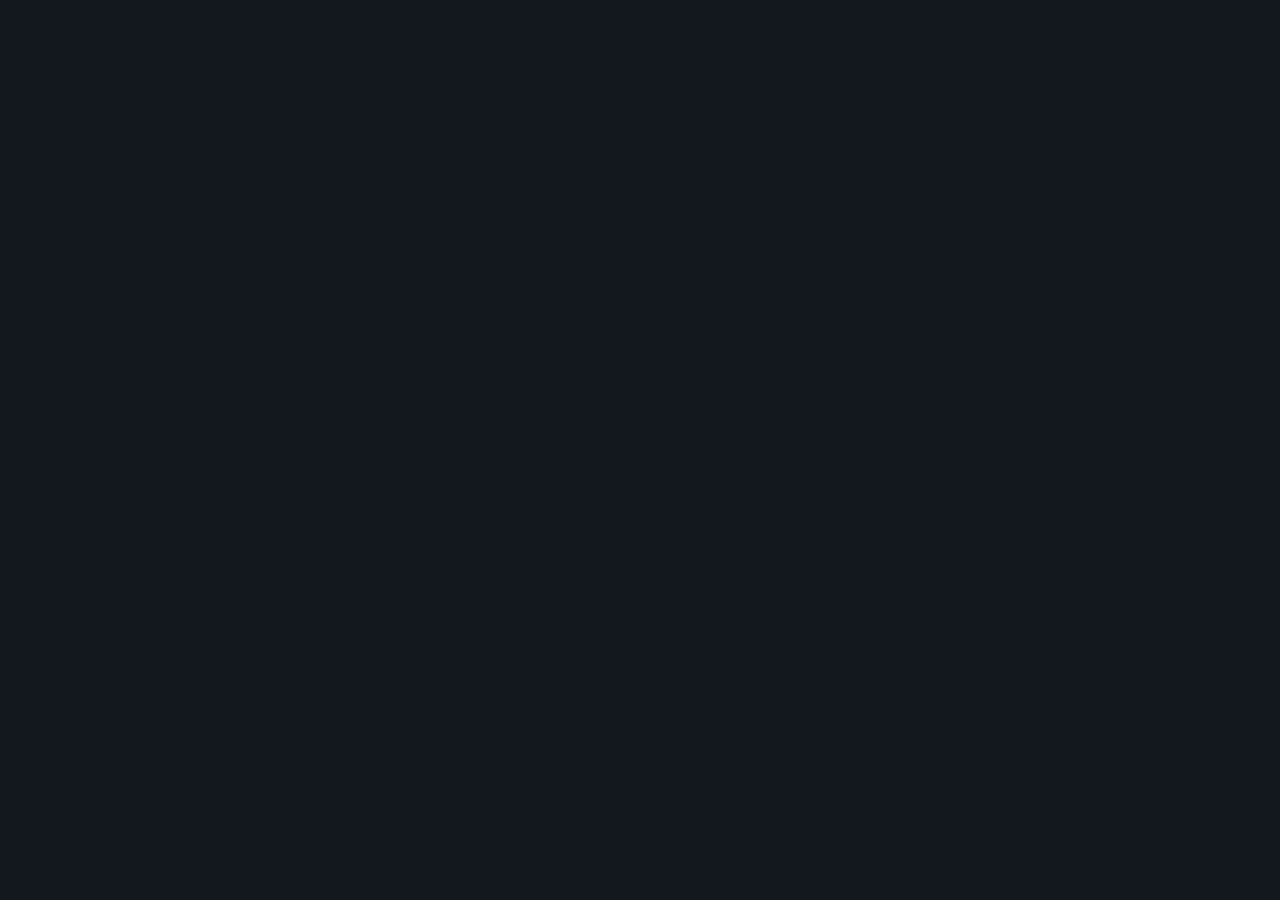
==== index.html @ cf3c860a "style(redesign): KPIs recoloreados, card heroe, tipografia y assets Fase C: variantes KPI (emerald/g" ====
<!DOCTYPE html>
<html lang="es" data-theme="dark">
<head>
  <meta charset="UTF-8" />
  <meta name="viewport" content="width=device-width, initial-scale=1, viewport-fit=cover" />
  <meta name="color-scheme" content="light dark" />
  <meta name="theme-color" content="#13171E" />
  <title>FinanceOS</title>
  <meta name="description" content="Sistema operativo financiero personal de Alejo." />

  <link rel="manifest" href="manifest.json" />
  <link rel="icon" type="image/svg+xml" href="assets/icon.svg" />
  <link rel="apple-touch-icon" href="assets/icon.svg" />

  <link rel="stylesheet" href="src/styles/tokens.css" />
  <link rel="stylesheet" href="src/styles/themes.css" />
  <link rel="stylesheet" href="src/styles/base.css" />
  <link rel="stylesheet" href="src/styles/layout.css" />
  <link rel="stylesheet" href="src/styles/components.css" />
</head>
<body>
  <noscript>FinanceOS requiere JavaScript habilitado.</noscript>

  <!-- El shell de la aplicación se monta aquí -->
  <div id="app" class="app-root" aria-busy="true"></div>

  <!-- Contenedor de toasts -->
  <div id="toast-region" class="toast-region" aria-live="polite" aria-atomic="false"></div>

  <script type="module" src="src/core/app.js"></script>
</body>
</html>
---- src/styles/tokens.css ----
/* ============================================================
   FinanceOS — Design Tokens (primitivos)
   Solo valores crudos. Los temas (themes.css) mapean estos
   primitivos a tokens semánticos. La UI usa SOLO semánticos.

   Paleta v2: Graphite · Slate · Periwinkle · Emerald · Champagne.
   Sin negro puro, sin azul saturado.
   ============================================================ */

:root {
  /* ---- Graphite (neutros oscuros, base de superficies) ---- */
  --graphite-950: #0E1116;
  --graphite-900: #13171E;
  --graphite-850: #161B23;
  --graphite-800: #1B212B;
  --graphite-750: #222A35;
  --graphite-700: #2C3543;
  --graphite-650: #36404F;

  /* ---- Slate (neutros de texto / tema claro) ---- */
  --slate-50:  #F7F8FB;
  --slate-100: #ECEFF4;
  --slate-200: #DCE1EA;
  --slate-300: #C2C9D6;
  --slate-400: #97A1B2;
  --slate-500: #6B7686;
  --slate-600: #5A6577;
  --slate-700: #353E4D;
  --slate-800: #232A36;
  --slate-900: #161B23;
  --slate-950: #0F1318;

  /* ---- Periwinkle (primario / marca) ---- */
  --periwinkle-300: #B7C5FF;
  --periwinkle-400: #A0B3FF;
  --periwinkle-500: #8AA4FF;
  --periwinkle-600: #6E8AF0;
  --periwinkle-700: #5066C9;

  /* ---- Emerald (crecimiento / inversiones / tendencia ↑) ---- */
  --emerald-300: #86E6BE;
  --emerald-400: #5BDAA3;
  --emerald-500: #3ECF8E;
  --emerald-600: #2BB077;
  --emerald-700: #1F9D6B;

  /* ---- Champagne Gold (metas / patrimonio aspiracional) ---- */
  --champagne-300: #E4D2AC;
  --champagne-400: #D6BE8C;
  --champagne-500: #C6A76A;
  --champagne-600: #AE9056;
  --champagne-700: #8A6D3B;

  /* ---- Amber (advertencia) ---- */
  --amber-300: #F1C97A;
  --amber-400: #E0A23A;
  --amber-500: #C98A1E;
  --amber-600: #B07A1E;

  /* ---- Red (tendencia ↓ / peligro, desaturado) ---- */
  --red-300: #F0A39C;
  --red-400: #E5736B;
  --red-500: #D85A50;
  --red-600: #C4493F;

  /* ---- Tipografía ---- */
  --font-sans: "Inter", system-ui, -apple-system, "Segoe UI", Roboto, Helvetica, Arial, sans-serif;
  --font-mono: "JetBrains Mono", ui-monospace, SFMono-Regular, Menlo, Consolas, monospace;

  /* Escala tipográfica (jerarquía ampliada) */
  --fs-display-xl: 3rem;    /* 48px — cifra héroe */
  --fs-display: 2.625rem;   /* 42px */
  --fs-h1: 2rem;            /* 32px */
  --fs-h2: 1.375rem;        /* 22px */
  --fs-h3: 1.125rem;        /* 18px */
  --fs-kpi: 1.75rem;        /* 28px — valor de KPI */
  --fs-body: 0.9375rem;     /* 15px */
  --fs-caption: 0.8125rem;  /* 13px */
  --fs-micro: 0.6875rem;    /* 11px */

  --lh-tight: 1.1;
  --lh-snug: 1.3;
  --lh-normal: 1.55;

  --fw-regular: 400;
  --fw-medium: 500;
  --fw-semibold: 600;
  --fw-bold: 700;

  --tracking-tighter: -0.03em;
  --tracking-tight: -0.02em;
  --tracking-normal: 0;
  --tracking-wide: 0.06em;

  /* ---- Espaciado (escala 4px) ---- */
  --space-0: 0;
  --space-1: 0.25rem;
  --space-2: 0.5rem;
  --space-3: 0.75rem;
  --space-4: 1rem;
  --space-5: 1.25rem;
  --space-6: 1.5rem;
  --space-8: 2rem;
  --space-10: 2.5rem;
  --space-12: 3rem;
  --space-16: 4rem;

  /* ---- Radios (amplios, premium) ---- */
  --radius-xs: 7px;
  --radius-sm: 11px;
  --radius-md: 15px;
  --radius-lg: 20px;
  --radius-xl: 26px;
  --radius-full: 999px;

  /* ---- Sombras (suaves) ---- */
  --shadow-xs: 0 1px 2px rgba(0,0,0,0.20);
  --shadow-sm: 0 2px 10px rgba(0,0,0,0.22);
  --shadow-md: 0 10px 30px rgba(0,0,0,0.30);
  --shadow-lg: 0 24px 60px rgba(0,0,0,0.44);

  /* ---- Z-index ---- */
  --z-base: 1;
  --z-sticky: 100;
  --z-drawer: 400;
  --z-modal: 600;
  --z-toast: 800;
  --z-command: 900;

  /* ---- Motion ---- */
  --ease-out: cubic-bezier(0.16, 1, 0.3, 1);
  --ease-in-out: cubic-bezier(0.65, 0, 0.35, 1);
  --dur-fast: 120ms;
  --dur-base: 200ms;
  --dur-slow: 320ms;

  /* ---- Layout ---- */
  --sidebar-w: 252px;
  --topbar-h: 64px;
  --content-max: 1200px;
}

@media (prefers-reduced-motion: reduce) {
  :root {
    --dur-fast: 0ms;
    --dur-base: 0ms;
    --dur-slow: 0ms;
  }
}
---- src/styles/themes.css ----
/* ============================================================
   FinanceOS — Temas (tokens semánticos) · Paleta v2
   La UI usa EXCLUSIVAMENTE estas variables semánticas.
   Cambiar de tema/paleta = cambiar el mapeo, no la UI.

   Roles de color:
   - Periwinkle  → primario / marca / Patrimonio Neto
   - Emerald     → inversiones + tendencia creciente (↑)
   - Champagne   → metas
   - Red         → tendencia decreciente (↓)
   - Slate       → neutro (gastos y KPIs sin categoría)
   ============================================================ */

/* ---------- Dark (por defecto) ---------- */
:root,
[data-theme="dark"] {
  color-scheme: dark;

  /* Superficies (4 niveles, sin negro puro) */
  --bg-app: var(--graphite-900);
  --bg-sidebar: var(--graphite-850);
  --bg-surface: var(--graphite-800);
  --bg-surface-2: #1E2530;
  --bg-elevated: var(--graphite-750);
  --bg-hover: rgba(255,255,255,0.04);
  --bg-active: rgba(255,255,255,0.07);
  --bg-input: var(--graphite-850);

  /* Bordes */
  --border-subtle: rgba(255,255,255,0.05);
  --border: rgba(255,255,255,0.09);
  --border-strong: rgba(255,255,255,0.14);

  /* Texto */
  --text-primary: var(--slate-100);
  --text-secondary: var(--slate-400);
  --text-tertiary: var(--slate-500);
  --text-inverse: var(--graphite-900);

  /* Primario (periwinkle) */
  --accent: var(--periwinkle-500);
  --accent-hover: var(--periwinkle-400);
  --accent-contrast: #0E1322;
  --accent-bg: rgba(138,164,255,0.14);

  /* Emerald — inversiones + tendencia ↑ */
  --positive: var(--emerald-400);
  --positive-bg: rgba(62,207,142,0.14);

  /* Champagne — metas */
  --gold: var(--champagne-400);
  --gold-bg: rgba(198,167,106,0.14);

  /* Red — tendencia ↓ */
  --negative: var(--red-400);
  --negative-bg: rgba(229,115,107,0.14);

  /* Funcionales */
  --warning: var(--amber-400);
  --warning-bg: rgba(224,162,58,0.14);
  --info: var(--periwinkle-500);
  --info-bg: rgba(138,164,255,0.14);
  --neutral: var(--slate-400);
  --neutral-bg: rgba(151,161,178,0.12);

  --focus-ring: rgba(138,164,255,0.55);
  --skeleton: rgba(255,255,255,0.06);
  --skeleton-shine: rgba(255,255,255,0.10);
  --overlay: rgba(8,10,14,0.62);
}

/* ---------- Light ---------- */
[data-theme="light"] {
  color-scheme: light;

  --bg-app: #F1F3F7;
  --bg-sidebar: #FFFFFF;
  --bg-surface: #FFFFFF;
  --bg-surface-2: #F5F7FA;
  --bg-elevated: #FFFFFF;
  --bg-hover: rgba(20,24,31,0.04);
  --bg-active: rgba(20,24,31,0.07);
  --bg-input: #FFFFFF;

  --border-subtle: rgba(20,24,31,0.06);
  --border: rgba(20,24,31,0.10);
  --border-strong: rgba(20,24,31,0.16);

  --text-primary: #1A2130;
  --text-secondary: #5A6577;
  --text-tertiary: #8A93A3;
  --text-inverse: var(--slate-50);

  /* En claro usamos tonos profundos (contraste AA en texto/relleno) */
  --accent: var(--periwinkle-700);
  --accent-hover: var(--periwinkle-600);
  --accent-contrast: #FFFFFF;
  --accent-bg: rgba(80,102,201,0.12);

  --positive: var(--emerald-700);
  --positive-bg: rgba(31,157,107,0.12);

  --gold: var(--champagne-700);
  --gold-bg: rgba(138,109,59,0.12);

  --negative: var(--red-600);
  --negative-bg: rgba(196,73,63,0.10);

  --warning: var(--amber-600);
  --warning-bg: rgba(176,122,30,0.12);
  --info: var(--periwinkle-700);
  --info-bg: rgba(80,102,201,0.12);
  --neutral: var(--slate-600);
  --neutral-bg: rgba(90,101,119,0.12);

  --focus-ring: rgba(80,102,201,0.45);
  --skeleton: rgba(20,24,31,0.06);
  --skeleton-shine: rgba(20,24,31,0.03);
  --overlay: rgba(20,24,31,0.35);

  --shadow-xs: 0 1px 2px rgba(20,24,31,0.06);
  --shadow-sm: 0 2px 10px rgba(20,24,31,0.08);
  --shadow-md: 0 10px 30px rgba(20,24,31,0.10);
  --shadow-lg: 0 24px 60px rgba(20,24,31,0.16);
}
---- src/styles/base.css ----
/* ============================================================
   FinanceOS — Reset + base tipográfica
   ============================================================ */

*, *::before, *::after { box-sizing: border-box; }

* { margin: 0; }

html, body { height: 100%; }

body {
  font-family: var(--font-sans);
  font-size: var(--fs-body);
  line-height: var(--lh-normal);
  font-weight: var(--fw-regular);
  color: var(--text-primary);
  background-color: var(--bg-app);
  -webkit-font-smoothing: antialiased;
  text-rendering: optimizeLegibility;
  transition: background-color var(--dur-base) var(--ease-out),
              color var(--dur-base) var(--ease-out);
}

img, svg, video, canvas { display: block; max-width: 100%; }

button, input, select, textarea {
  font: inherit;
  color: inherit;
}

button { cursor: pointer; background: none; border: none; }

a { color: inherit; text-decoration: none; }

ul, ol { list-style: none; padding: 0; }

:focus-visible {
  outline: 2px solid var(--focus-ring);
  outline-offset: 2px;
  border-radius: var(--radius-xs);
}

::selection {
  background: var(--accent);
  color: var(--accent-contrast);
}

/* Scrollbars discretos */
* { scrollbar-width: thin; scrollbar-color: var(--border-strong) transparent; }
*::-webkit-scrollbar { width: 10px; height: 10px; }
*::-webkit-scrollbar-thumb {
  background: var(--border-strong);
  border-radius: var(--radius-full);
  border: 3px solid transparent;
  background-clip: padding-box;
}
*::-webkit-scrollbar-track { background: transparent; }

/* ---- Jerarquías tipográficas (utilidades) ---- */
.t-display-xl { font-size: var(--fs-display-xl); font-weight: var(--fw-bold); line-height: var(--lh-tight); letter-spacing: var(--tracking-tighter); }
.t-display { font-size: var(--fs-display); font-weight: var(--fw-bold); line-height: var(--lh-tight); letter-spacing: var(--tracking-tight); }
.t-h1 { font-size: var(--fs-h1); font-weight: var(--fw-bold); line-height: var(--lh-tight); letter-spacing: var(--tracking-tight); }
.t-h2 { font-size: var(--fs-h2); font-weight: var(--fw-semibold); line-height: var(--lh-snug); letter-spacing: var(--tracking-tight); }
.t-h3 { font-size: var(--fs-h3); font-weight: var(--fw-semibold); line-height: var(--lh-snug); }
.t-body { font-size: var(--fs-body); font-weight: var(--fw-regular); line-height: var(--lh-normal); }
.t-caption { font-size: var(--fs-caption); color: var(--text-secondary); }
.t-micro { font-size: var(--fs-micro); letter-spacing: var(--tracking-wide); text-transform: uppercase; color: var(--text-tertiary); font-weight: var(--fw-semibold); }
.t-mono { font-family: var(--font-mono); font-variant-numeric: tabular-nums; }

.text-secondary { color: var(--text-secondary); }
.text-positive { color: var(--positive); }
.text-negative { color: var(--negative); }
.tabular { font-variant-numeric: tabular-nums; }

/* Accesibilidad */
.sr-only {
  position: absolute; width: 1px; height: 1px;
  padding: 0; margin: -1px; overflow: hidden;
  clip: rect(0,0,0,0); white-space: nowrap; border: 0;
}
---- src/styles/layout.css ----
/* ============================================================
   FinanceOS — Shell de aplicación / layout
   ============================================================ */

.app-root { min-height: 100%; }

.app-shell {
  display: grid;
  grid-template-columns: var(--sidebar-w) 1fr;
  min-height: 100vh;
  min-height: 100dvh;
}

/* ---------- Sidebar ---------- */
.sidebar {
  position: sticky;
  top: 0;
  height: 100vh;
  height: 100dvh;
  display: flex;
  flex-direction: column;
  gap: var(--space-2);
  padding: var(--space-5) var(--space-3);
  background: var(--bg-sidebar);
  border-right: 1px solid var(--border-subtle);
  z-index: var(--z-sticky);
}

.brand {
  display: flex;
  align-items: center;
  gap: var(--space-3);
  padding: var(--space-2) var(--space-3) var(--space-4);
}
.brand__mark {
  width: 34px; height: 34px; border-radius: var(--radius-sm);
  flex: 0 0 auto;
}
.brand__name { font-size: var(--fs-h3); font-weight: var(--fw-bold); letter-spacing: var(--tracking-tight); }
.brand__name b { color: var(--accent); font-weight: var(--fw-bold); }

.nav { display: flex; flex-direction: column; gap: 2px; overflow-y: auto; flex: 1; }
.nav__section { margin-top: var(--space-4); padding: 0 var(--space-3) var(--space-2); }

.nav__item {
  display: flex; align-items: center; gap: var(--space-3);
  padding: var(--space-2) var(--space-3);
  border-radius: var(--radius-sm);
  color: var(--text-secondary);
  font-weight: var(--fw-medium);
  font-size: var(--fs-body);
  transition: background var(--dur-fast) var(--ease-out), color var(--dur-fast) var(--ease-out);
  position: relative;
}
.nav__item:hover { background: var(--bg-hover); color: var(--text-primary); }
.nav__item[aria-current="page"] {
  background: var(--bg-active);
  color: var(--text-primary);
}
.nav__item[aria-current="page"]::before {
  content: ""; position: absolute; left: -3px; top: 20%; bottom: 20%;
  width: 3px; border-radius: var(--radius-full); background: var(--accent);
}
.nav__icon { width: 20px; height: 20px; flex: 0 0 auto; opacity: 0.9; }
.nav__label { flex: 1; }

.sidebar__footer { padding-top: var(--space-3); border-top: 1px solid var(--border-subtle); }

/* ---------- Main ---------- */
.main { display: flex; flex-direction: column; min-width: 0; }

.topbar {
  position: sticky; top: 0;
  height: var(--topbar-h);
  display: flex; align-items: center; gap: var(--space-4);
  padding: 0 var(--space-6);
  background: color-mix(in srgb, var(--bg-app) 80%, transparent);
  backdrop-filter: saturate(140%) blur(12px);
  border-bottom: 1px solid var(--border-subtle);
  z-index: var(--z-sticky);
}
.topbar__title { font-size: var(--fs-h2); font-weight: var(--fw-semibold); letter-spacing: var(--tracking-tight); }
.topbar__spacer { flex: 1; }
.topbar__actions { display: flex; align-items: center; gap: var(--space-2); }

.menu-btn { display: none; }

.content {
  flex: 1;
  width: 100%;
  max-width: var(--content-max);
  margin: 0 auto;
  padding: var(--space-8) var(--space-6) var(--space-16);
}

.page-header { margin-bottom: var(--space-6); }
.page-header__sub { color: var(--text-secondary); margin-top: var(--space-1); }

/* Grillas reutilizables */
.grid { display: grid; gap: var(--space-4); }
.grid--kpi { grid-template-columns: repeat(auto-fill, minmax(220px, 1fr)); }
.grid--2 { grid-template-columns: repeat(2, minmax(0,1fr)); }
.section { margin-top: var(--space-8); }
.section__head { display:flex; align-items:center; justify-content: space-between; margin-bottom: var(--space-4); }

/* ---------- Mobile bottom nav ---------- */
.bottom-nav { display: none; }

/* ---------- Responsive ---------- */
@media (max-width: 920px) {
  .app-shell { grid-template-columns: 1fr; }
  .sidebar {
    position: fixed; left: 0; top: 0; bottom: 0;
    width: min(82vw, var(--sidebar-w));
    transform: translateX(-100%);
    transition: transform var(--dur-base) var(--ease-out);
    box-shadow: var(--shadow-lg);
  }
  .app-shell.is-nav-open .sidebar { transform: translateX(0); }
  .scrim {
    position: fixed; inset: 0; background: var(--overlay);
    opacity: 0; pointer-events: none; transition: opacity var(--dur-base) var(--ease-out);
    z-index: calc(var(--z-sticky) - 1);
  }
  .app-shell.is-nav-open .scrim { opacity: 1; pointer-events: auto; }
  .menu-btn { display: inline-flex; }
  .content { padding: var(--space-6) var(--space-4) calc(var(--space-16) + 56px); }
  .topbar { padding: 0 var(--space-4); }

  .bottom-nav {
    display: flex; position: fixed; left: 0; right: 0; bottom: 0;
    height: 60px; padding: 0 var(--space-2);
    background: color-mix(in srgb, var(--bg-surface) 92%, transparent);
    backdrop-filter: blur(12px);
    border-top: 1px solid var(--border-subtle);
    z-index: var(--z-sticky);
    padding-bottom: env(safe-area-inset-bottom, 0);
  }
  .bottom-nav__item {
    flex: 1; display: flex; flex-direction: column; align-items: center; justify-content: center;
    gap: 3px; color: var(--text-tertiary); font-size: var(--fs-micro); font-weight: var(--fw-semibold);
  }
  .bottom-nav__item[aria-current="page"] { color: var(--accent); }
  .bottom-nav__item svg { width: 22px; height: 22px; }
}

@media (max-width: 520px) {
  .grid--2 { grid-template-columns: 1fr; }
  .content { padding-left: var(--space-3); padding-right: var(--space-3); }
}
---- src/styles/components.css ----
/* ============================================================
   FinanceOS — Componentes base (design system)
   ============================================================ */

/* ---------- Card ---------- */
.card {
  background: var(--bg-surface);
  border: 1px solid var(--border-subtle);
  border-radius: var(--radius-xl);
  padding: var(--space-6);
}
.card--pad-sm { padding: var(--space-4); }
.card__head { display: flex; align-items: center; justify-content: space-between; margin-bottom: var(--space-4); }
.card__title { font-size: var(--fs-h3); font-weight: var(--fw-semibold); }

/* ---------- KPI Card ---------- */
.kpi {
  background: var(--bg-surface);
  border: 1px solid var(--border-subtle);
  border-radius: var(--radius-xl);
  padding: var(--space-6);
  display: flex; flex-direction: column; gap: var(--space-3);
  transition: border-color var(--dur-fast) var(--ease-out), transform var(--dur-fast) var(--ease-out);
}
.kpi:hover { border-color: var(--border); }
.kpi__top { display: flex; align-items: center; justify-content: space-between; }
.kpi__label { font-size: var(--fs-caption); color: var(--text-secondary); font-weight: var(--fw-medium); }
.kpi__icon {
  width: 34px; height: 34px; border-radius: var(--radius-sm);
  display: grid; place-items: center; flex: 0 0 auto;
  background: var(--accent-bg); color: var(--accent);
}
.kpi__icon svg { width: 18px; height: 18px; }
.kpi__value { font-size: var(--fs-kpi); font-weight: var(--fw-bold); letter-spacing: var(--tracking-tight); font-variant-numeric: tabular-nums; }
.kpi__value--md { font-size: var(--fs-h2); }
.kpi__foot { display: flex; align-items: center; gap: var(--space-2); font-size: var(--fs-caption); }

/* Variantes de color de KPI icon */
.kpi--accent  .kpi__icon { background: var(--accent-bg);   color: var(--accent); }
.kpi--emerald .kpi__icon { background: var(--positive-bg); color: var(--positive); }
.kpi--positive .kpi__icon { background: var(--positive-bg); color: var(--positive); }
.kpi--gold    .kpi__icon { background: var(--gold-bg);     color: var(--gold); }
.kpi--info    .kpi__icon { background: var(--info-bg);     color: var(--info); }
.kpi--warning .kpi__icon { background: var(--warning-bg);  color: var(--warning); }
.kpi--negative .kpi__icon { background: var(--negative-bg); color: var(--negative); }
.kpi--neutral .kpi__icon { background: var(--neutral-bg);  color: var(--neutral); }

/* KPI héroe — Patrimonio Neto destacado */
.kpi--hero {
  grid-column: span 2;
  background:
    radial-gradient(120% 140% at 100% 0%, var(--accent-bg), transparent 60%),
    var(--bg-surface);
  border-color: var(--border);
}
.kpi__value--hero { font-size: var(--fs-display-xl); letter-spacing: var(--tracking-tighter); }
@media (max-width: 720px) { .kpi--hero { grid-column: span 1; } }

/* ---------- Badge ---------- */
.badge {
  display: inline-flex; align-items: center; gap: var(--space-1);
  padding: 2px var(--space-2); border-radius: var(--radius-full);
  font-size: var(--fs-micro); font-weight: var(--fw-semibold);
  background: var(--neutral-bg); color: var(--neutral);
  letter-spacing: var(--tracking-wide); text-transform: uppercase;
}
.badge--positive { background: var(--positive-bg); color: var(--positive); }
.badge--negative { background: var(--negative-bg); color: var(--negative); }
.badge--warning { background: var(--warning-bg); color: var(--warning); }
.badge--info { background: var(--info-bg); color: var(--info); }
.badge--gold { background: var(--gold-bg); color: var(--gold); }

/* trend (delta) */
.trend { display: inline-flex; align-items: center; gap: 3px; font-weight: var(--fw-semibold); font-variant-numeric: tabular-nums; }
.trend--up { color: var(--positive); }
.trend--down { color: var(--negative); }
.trend svg { width: 14px; height: 14px; }

/* ---------- Button ---------- */
.btn {
  display: inline-flex; align-items: center; justify-content: center; gap: var(--space-2);
  height: 38px; padding: 0 var(--space-4);
  border-radius: var(--radius-sm);
  font-weight: var(--fw-semibold); font-size: var(--fs-body);
  border: 1px solid transparent;
  transition: background var(--dur-fast) var(--ease-out), border-color var(--dur-fast) var(--ease-out), transform var(--dur-fast) var(--ease-out);
  white-space: nowrap;
}
.btn:active { transform: translateY(1px); }
.btn--primary { background: var(--accent); color: var(--accent-contrast); }
.btn--primary:hover { background: var(--accent-hover); }
.btn--ghost { background: transparent; color: var(--text-secondary); border-color: var(--border); }
.btn--ghost:hover { background: var(--bg-hover); color: var(--text-primary); }
.btn--icon { width: 38px; height: 38px; padding: 0; }
.btn svg { width: 18px; height: 18px; }

/* ---------- Data table ---------- */
.table { width: 100%; border-collapse: collapse; font-size: var(--fs-body); }
.table th {
  text-align: left; font-size: var(--fs-micro); letter-spacing: var(--tracking-wide);
  text-transform: uppercase; color: var(--text-tertiary); font-weight: var(--fw-semibold);
  padding: var(--space-2) var(--space-3); border-bottom: 1px solid var(--border-subtle);
}
.table td { padding: var(--space-3); border-bottom: 1px solid var(--border-subtle); }
.table tr:last-child td { border-bottom: none; }
.table tbody tr { transition: background var(--dur-fast) var(--ease-out); }
.table tbody tr:hover { background: var(--bg-hover); }
.table .num { text-align: right; font-variant-numeric: tabular-nums; }

/* lista de filas (movimientos) */
.row-list { display: flex; flex-direction: column; }
.row {
  display: flex; align-items: center; gap: var(--space-3);
  padding: var(--space-3) var(--space-2);
  border-bottom: 1px solid var(--border-subtle);
}
.row:last-child { border-bottom: none; }
.row__avatar {
  width: 38px; height: 38px; border-radius: var(--radius-sm); flex: 0 0 auto;
  display: grid; place-items: center; background: var(--bg-surface-2); color: var(--text-secondary);
}
.row__avatar svg { width: 18px; height: 18px; }
.row__main { flex: 1; min-width: 0; }
.row__title { font-weight: var(--fw-medium); white-space: nowrap; overflow: hidden; text-overflow: ellipsis; }
.row__sub { font-size: var(--fs-caption); color: var(--text-secondary); }
.row__amount { font-variant-numeric: tabular-nums; font-weight: var(--fw-semibold); white-space: nowrap; }

/* ---------- Progress ---------- */
.progress { height: 8px; border-radius: var(--radius-full); background: var(--bg-surface-2); overflow: hidden; }
.progress__bar { height: 100%; border-radius: var(--radius-full); background: var(--accent); transition: width var(--dur-slow) var(--ease-out); }
.progress__bar--warning { background: var(--warning); }
.progress__bar--negative { background: var(--negative); }
.progress__bar--gold { background: var(--gold); }

/* meta item */
.goal { display: flex; flex-direction: column; gap: var(--space-2); padding: var(--space-3) 0; border-bottom: 1px solid var(--border-subtle); }
.goal:last-child { border-bottom: none; }
.goal__top { display: flex; align-items: baseline; justify-content: space-between; gap: var(--space-3); }
.goal__name { font-weight: var(--fw-medium); }
.goal__meta { font-size: var(--fs-caption); color: var(--text-secondary); font-variant-numeric: tabular-nums; }

/* ---------- Empty state ---------- */
.empty {
  display: flex; flex-direction: column; align-items: center; justify-content: center;
  text-align: center; gap: var(--space-3); padding: var(--space-12) var(--space-6);
  color: var(--text-secondary);
}
.empty__icon {
  width: 56px; height: 56px; border-radius: var(--radius-lg);
  display: grid; place-items: center; background: var(--bg-surface-2); color: var(--text-tertiary);
}
.empty__icon svg { width: 26px; height: 26px; }
.empty__title { font-size: var(--fs-h3); font-weight: var(--fw-semibold); color: var(--text-primary); }

/* ---------- Skeleton ---------- */
.skeleton {
  position: relative; overflow: hidden;
  background: var(--skeleton); border-radius: var(--radius-sm);
}
.skeleton::after {
  content: ""; position: absolute; inset: 0;
  background: linear-gradient(90deg, transparent, var(--skeleton-shine), transparent);
  transform: translateX(-100%);
  animation: shimmer 1.4s infinite;
}
@keyframes shimmer { 100% { transform: translateX(100%); } }
.skeleton--line { height: 12px; margin: var(--space-2) 0; }
.skeleton--kpi { height: 116px; border-radius: var(--radius-lg); }

/* ---------- Toast ---------- */
.toast-region {
  position: fixed; right: var(--space-5); bottom: var(--space-5);
  display: flex; flex-direction: column; gap: var(--space-2);
  z-index: var(--z-toast); pointer-events: none;
}
.toast {
  pointer-events: auto;
  display: flex; align-items: center; gap: var(--space-3);
  min-width: 240px; max-width: 360px;
  padding: var(--space-3) var(--space-4);
  background: var(--bg-elevated); border: 1px solid var(--border);
  border-radius: var(--radius-md); box-shadow: var(--shadow-md);
  animation: toast-in var(--dur-base) var(--ease-out);
}
.toast__dot { width: 8px; height: 8px; border-radius: var(--radius-full); background: var(--accent); flex: 0 0 auto; }
.toast--info .toast__dot { background: var(--info); }
.toast--warning .toast__dot { background: var(--warning); }
.toast--negative .toast__dot { background: var(--negative); }
@keyframes toast-in { from { opacity: 0; transform: translateY(8px); } to { opacity: 1; transform: none; } }

/* ---------- Theme toggle ---------- */
.theme-toggle svg { transition: transform var(--dur-base) var(--ease-out); }

/* ---------- Mini bar chart (analítica ligera, sin libs) ---------- */
.bars { display: flex; align-items: flex-end; gap: var(--space-2); height: 140px; padding-top: var(--space-2); }
.bars__col { flex: 1; display: flex; flex-direction: column; align-items: center; gap: var(--space-2); height: 100%; justify-content: flex-end; }
.bars__bar { width: 70%; max-width: 28px; border-radius: var(--radius-xs); background: var(--accent); opacity: 0.85; transition: height var(--dur-slow) var(--ease-out); }
.bars__bar--muted { background: var(--neutral); opacity: 0.45; }
.bars__label { font-size: var(--fs-micro); color: var(--text-tertiary); }

/* utilidades flex */
.stack { display: flex; flex-direction: column; gap: var(--space-3); }
.row-flex { display: flex; align-items: center; gap: var(--space-3); }
.between { justify-content: space-between; }
.mt-2 { margin-top: var(--space-2); }
.mt-4 { margin-top: var(--space-4); }
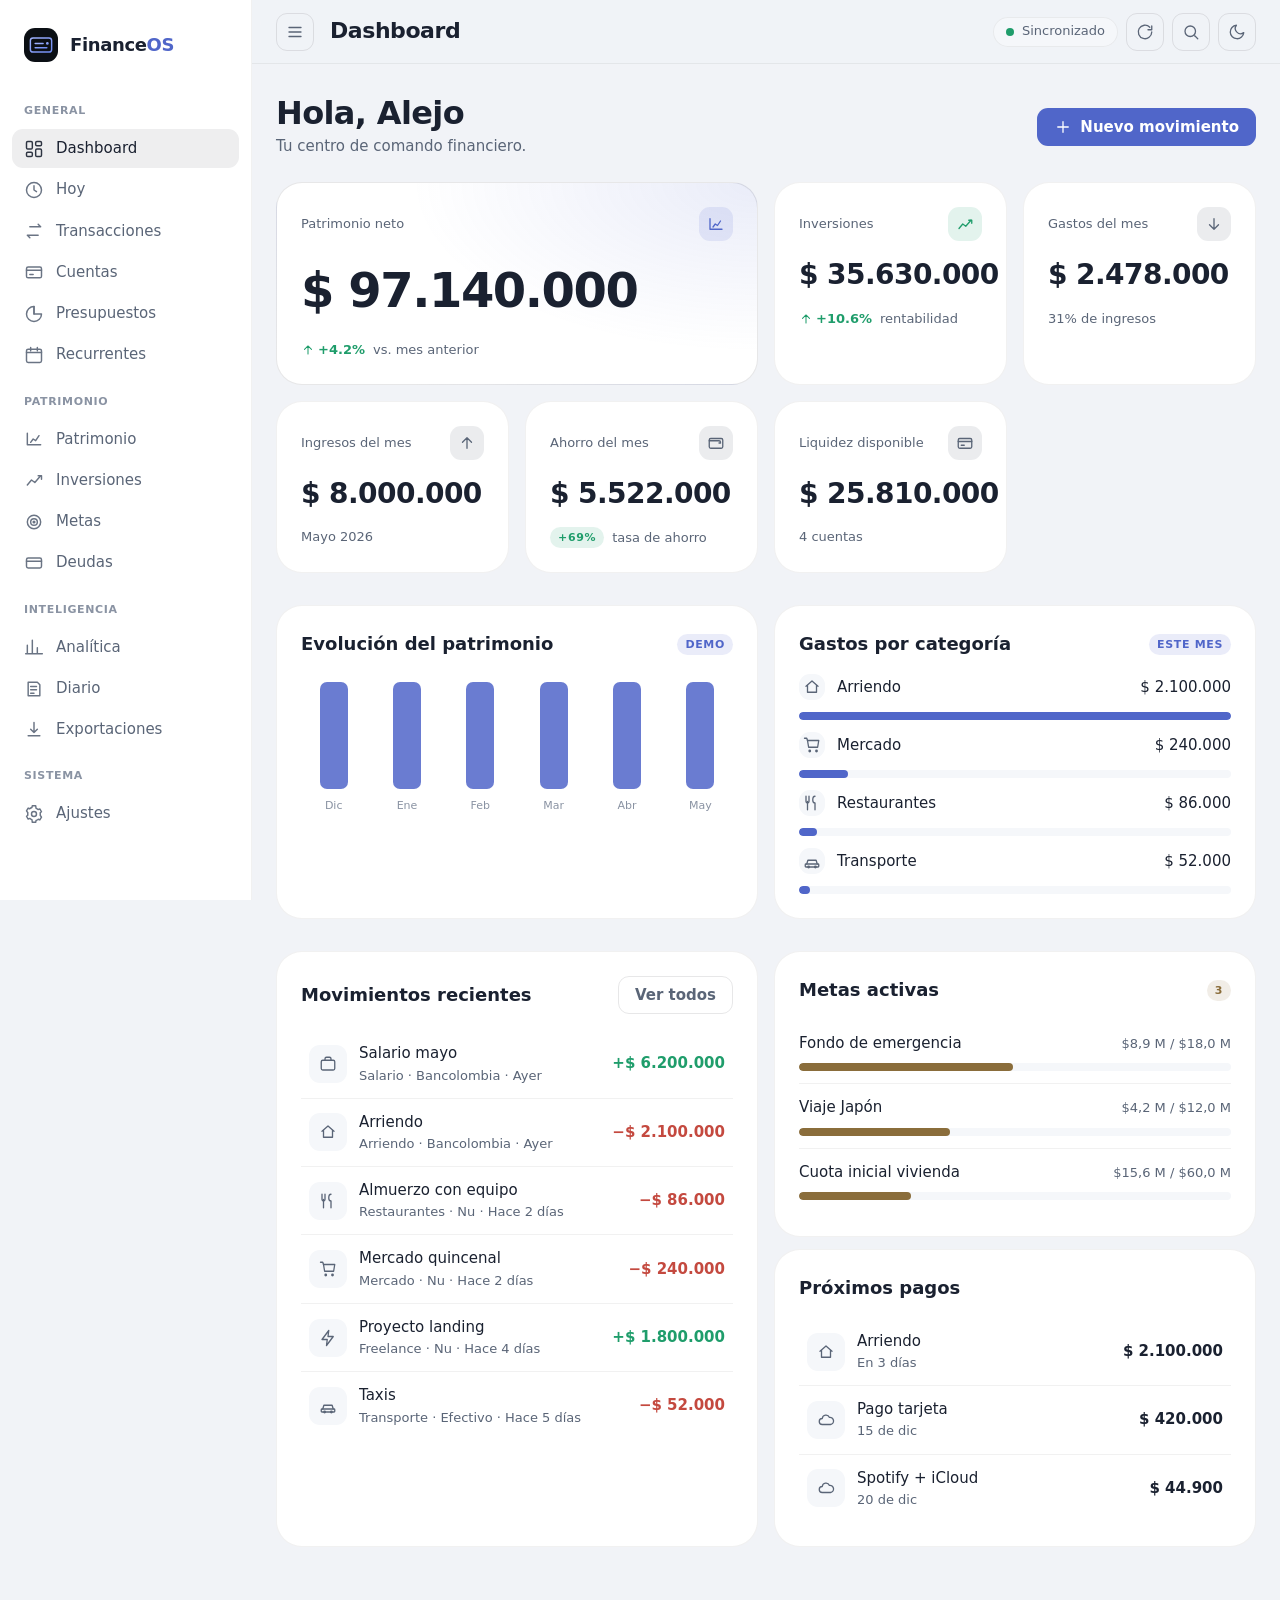
==== commit 9a3aa2b1: "feat(phase-12): Ajustes, PWA avanzada, accesibilidad y despliegue Vista de Ajustes (tema sistema/cla" ====
--- a/index.html
+++ b/index.html
@@ -7,6 +7,13 @@
   <meta name="theme-color" content="#13171E" />
   <title>FinanceOS</title>
   <meta name="description" content="Sistema operativo financiero personal de Alejo." />
+
+  <!-- PWA / iOS -->
+  <meta name="mobile-web-app-capable" content="yes" />
+  <meta name="apple-mobile-web-app-capable" content="yes" />
+  <meta name="apple-mobile-web-app-status-bar-style" content="black-translucent" />
+  <meta name="apple-mobile-web-app-title" content="FinanceOS" />
+  <meta name="format-detection" content="telephone=no" />
 
   <link rel="manifest" href="manifest.json" />
   <link rel="icon" type="image/svg+xml" href="assets/icon.svg" />
@@ -21,6 +28,8 @@
 <body>
   <noscript>FinanceOS requiere JavaScript habilitado.</noscript>
 
+  <a class="skip-link" href="#view">Saltar al contenido</a>
+
   <!-- El shell de la aplicación se monta aquí -->
   <div id="app" class="app-root" aria-busy="true"></div>
 
--- a/src/styles/base.css
+++ b/src/styles/base.css
@@ -73,6 +73,14 @@
 .tabular { font-variant-numeric: tabular-nums; }
 
 /* Accesibilidad */
+.skip-link {
+  position: fixed; top: -60px; left: var(--space-3); z-index: var(--z-command);
+  background: var(--accent); color: var(--accent-contrast);
+  padding: var(--space-2) var(--space-4); border-radius: var(--radius-sm);
+  font-weight: var(--fw-semibold); transition: top var(--dur-base) var(--ease-out);
+}
+.skip-link:focus-visible { top: var(--space-3); }
+
 .sr-only {
   position: absolute; width: 1px; height: 1px;
   padding: 0; margin: -1px; overflow: hidden;
--- a/src/styles/components.css
+++ b/src/styles/components.css
@@ -188,6 +188,22 @@
 .toast--negative .toast__dot { background: var(--negative); }
 @keyframes toast-in { from { opacity: 0; transform: translateY(8px); } to { opacity: 1; transform: none; } }
 
+/* ---------- Sync pill ---------- */
+.sync-pill {
+  display: inline-flex; align-items: center; gap: var(--space-2);
+  height: 30px; padding: 0 var(--space-3);
+  border-radius: var(--radius-full);
+  border: 1px solid var(--border-subtle); background: var(--bg-surface-2);
+  font-size: var(--fs-caption); font-weight: var(--fw-medium); color: var(--text-secondary);
+}
+.sync-pill__dot { width: 8px; height: 8px; border-radius: var(--radius-full); background: var(--neutral); flex: 0 0 auto; }
+.sync-pill--synced .sync-pill__dot { background: var(--positive); }
+.sync-pill--pending .sync-pill__dot { background: var(--warning); animation: pulse 1.2s var(--ease-in-out) infinite; }
+.sync-pill--offline .sync-pill__dot { background: var(--negative); }
+.sync-pill--offline { color: var(--negative); }
+@keyframes pulse { 0%,100% { opacity: 1; } 50% { opacity: 0.35; } }
+@media (max-width: 600px) { .sync-pill__label { display: none; } .sync-pill { padding: 0 var(--space-2); } }
+
 /* ---------- Theme toggle ---------- */
 .theme-toggle svg { transition: transform var(--dur-base) var(--ease-out); }
 
@@ -198,6 +214,104 @@
 .bars__bar--muted { background: var(--neutral); opacity: 0.45; }
 .bars__label { font-size: var(--fs-micro); color: var(--text-tertiary); }
 
+/* ---------- Formularios ---------- */
+.field { display: flex; flex-direction: column; gap: var(--space-2); margin-bottom: var(--space-4); }
+.field__label { font-size: var(--fs-caption); font-weight: var(--fw-medium); color: var(--text-secondary); }
+.field__error { font-size: var(--fs-caption); color: var(--negative); min-height: 0; }
+.input {
+  height: 42px; padding: 0 var(--space-3);
+  background: var(--bg-input); color: var(--text-primary);
+  border: 1px solid var(--border); border-radius: var(--radius-sm);
+  font-size: var(--fs-body); width: 100%;
+  transition: border-color var(--dur-fast) var(--ease-out), box-shadow var(--dur-fast) var(--ease-out);
+}
+.input:focus { outline: none; border-color: var(--accent); box-shadow: 0 0 0 3px var(--accent-bg); }
+textarea.input { height: auto; min-height: 76px; padding: var(--space-3); resize: vertical; }
+select.input { appearance: none; cursor: pointer;
+  background-image: linear-gradient(45deg, transparent 50%, var(--text-tertiary) 50%), linear-gradient(135deg, var(--text-tertiary) 50%, transparent 50%);
+  background-position: calc(100% - 18px) 18px, calc(100% - 13px) 18px; background-size: 5px 5px; background-repeat: no-repeat;
+}
+.field-row { display: grid; grid-template-columns: 1fr 1fr; gap: var(--space-3); }
+@media (max-width: 480px) { .field-row { grid-template-columns: 1fr; } }
+
+/* Segmented control (tipo de transacción) */
+.seg { display: inline-flex; padding: 3px; gap: 2px; background: var(--bg-surface-2); border: 1px solid var(--border-subtle); border-radius: var(--radius-sm); width: 100%; }
+.seg__btn { flex: 1; height: 34px; border-radius: calc(var(--radius-sm) - 3px); font-weight: var(--fw-medium); font-size: var(--fs-caption); color: var(--text-secondary); }
+.seg__btn[aria-pressed="true"] { background: var(--bg-surface); color: var(--text-primary); box-shadow: var(--shadow-xs); }
+
+/* ---------- Modal ---------- */
+.modal-overlay {
+  position: fixed; inset: 0; z-index: var(--z-modal);
+  background: var(--overlay); backdrop-filter: blur(2px);
+  display: flex; align-items: flex-start; justify-content: center;
+  padding: var(--space-8) var(--space-4); overflow-y: auto;
+  animation: fade-in var(--dur-base) var(--ease-out);
+}
+.modal {
+  width: 100%; max-width: 480px; margin-top: 6vh;
+  background: var(--bg-elevated); border: 1px solid var(--border);
+  border-radius: var(--radius-xl); box-shadow: var(--shadow-lg);
+  animation: modal-pop var(--dur-base) var(--ease-out);
+}
+.modal__head { display: flex; align-items: center; justify-content: space-between; padding: var(--space-5) var(--space-5) var(--space-3); }
+.modal__title { font-size: var(--fs-h3); font-weight: var(--fw-semibold); }
+.modal__body { padding: 0 var(--space-5) var(--space-2); }
+.modal__foot { display: flex; gap: var(--space-3); justify-content: flex-end; padding: var(--space-4) var(--space-5) var(--space-5); }
+@keyframes fade-in { from { opacity: 0; } to { opacity: 1; } }
+@keyframes modal-pop { from { opacity: 0; transform: translateY(12px) scale(.98); } to { opacity: 1; transform: none; } }
+
+/* ---------- Toolbar / filtros ---------- */
+.toolbar { display: flex; align-items: center; gap: var(--space-3); flex-wrap: wrap; margin-bottom: var(--space-4); }
+.search { position: relative; flex: 1; min-width: 180px; }
+.search .input { padding-left: 38px; }
+.search__icon { position: absolute; left: 11px; top: 50%; transform: translateY(-50%); color: var(--text-tertiary); pointer-events: none; }
+.search__icon svg { width: 18px; height: 18px; }
+.toolbar .input { width: auto; min-width: 130px; }
+
+/* acciones de fila/tarjeta — siempre visibles (en táctil), con énfasis al hover en escritorio */
+.row__actions { display: flex; gap: 2px; }
+@media (hover: hover) {
+  .row__actions { opacity: 0.5; transition: opacity var(--dur-fast) var(--ease-out); }
+  .row:hover .row__actions,
+  .table tr:hover .row__actions,
+  .card:hover .row__actions { opacity: 1; }
+}
+.icon-btn {
+  width: 32px; height: 32px; display: grid; place-items: center; border-radius: var(--radius-xs);
+  color: var(--text-tertiary); transition: background var(--dur-fast) var(--ease-out), color var(--dur-fast) var(--ease-out);
+}
+.icon-btn:hover { background: var(--bg-hover); color: var(--text-primary); }
+.icon-btn--danger:hover { background: var(--negative-bg); color: var(--negative); }
+.icon-btn svg { width: 16px; height: 16px; }
+
+body.modal-open { overflow: hidden; }
+
+/* ---------- Impresión (PDF) ---------- */
+#print-area { display: none; }
+@media print {
+  #app, #toast-region { display: none !important; }
+  #print-area { display: block; }
+  @page { margin: 16mm; }
+}
+
+/* ---------- Charts ---------- */
+.chart { width: 100%; }
+.donut { display: grid; place-items: center; }
+.legend { display: flex; flex-direction: column; gap: var(--space-2); }
+.legend__item { display: flex; align-items: center; gap: var(--space-2); font-size: var(--fs-caption); }
+.legend__dot { width: 10px; height: 10px; border-radius: 3px; flex: 0 0 auto; }
+.legend__label { flex: 1; color: var(--text-secondary); white-space: nowrap; overflow: hidden; text-overflow: ellipsis; }
+.legend__val { color: var(--text-primary); font-weight: var(--fw-medium); }
+.donut-wrap { display: grid; grid-template-columns: 168px 1fr; gap: var(--space-5); align-items: center; }
+@media (max-width: 520px) { .donut-wrap { grid-template-columns: 1fr; justify-items: center; } }
+
+/* insights */
+.insight { display: flex; gap: var(--space-3); padding: var(--space-3) 0; border-bottom: 1px solid var(--border-subtle); }
+.insight:last-child { border-bottom: none; }
+.insight__icon { width: 34px; height: 34px; border-radius: var(--radius-sm); display: grid; place-items: center; flex: 0 0 auto; }
+.insight__icon svg { width: 18px; height: 18px; }
+.insight__text { font-size: var(--fs-body); line-height: var(--lh-snug); }
+
 /* utilidades flex */
 .stack { display: flex; flex-direction: column; gap: var(--space-3); }
 .row-flex { display: flex; align-items: center; gap: var(--space-3); }
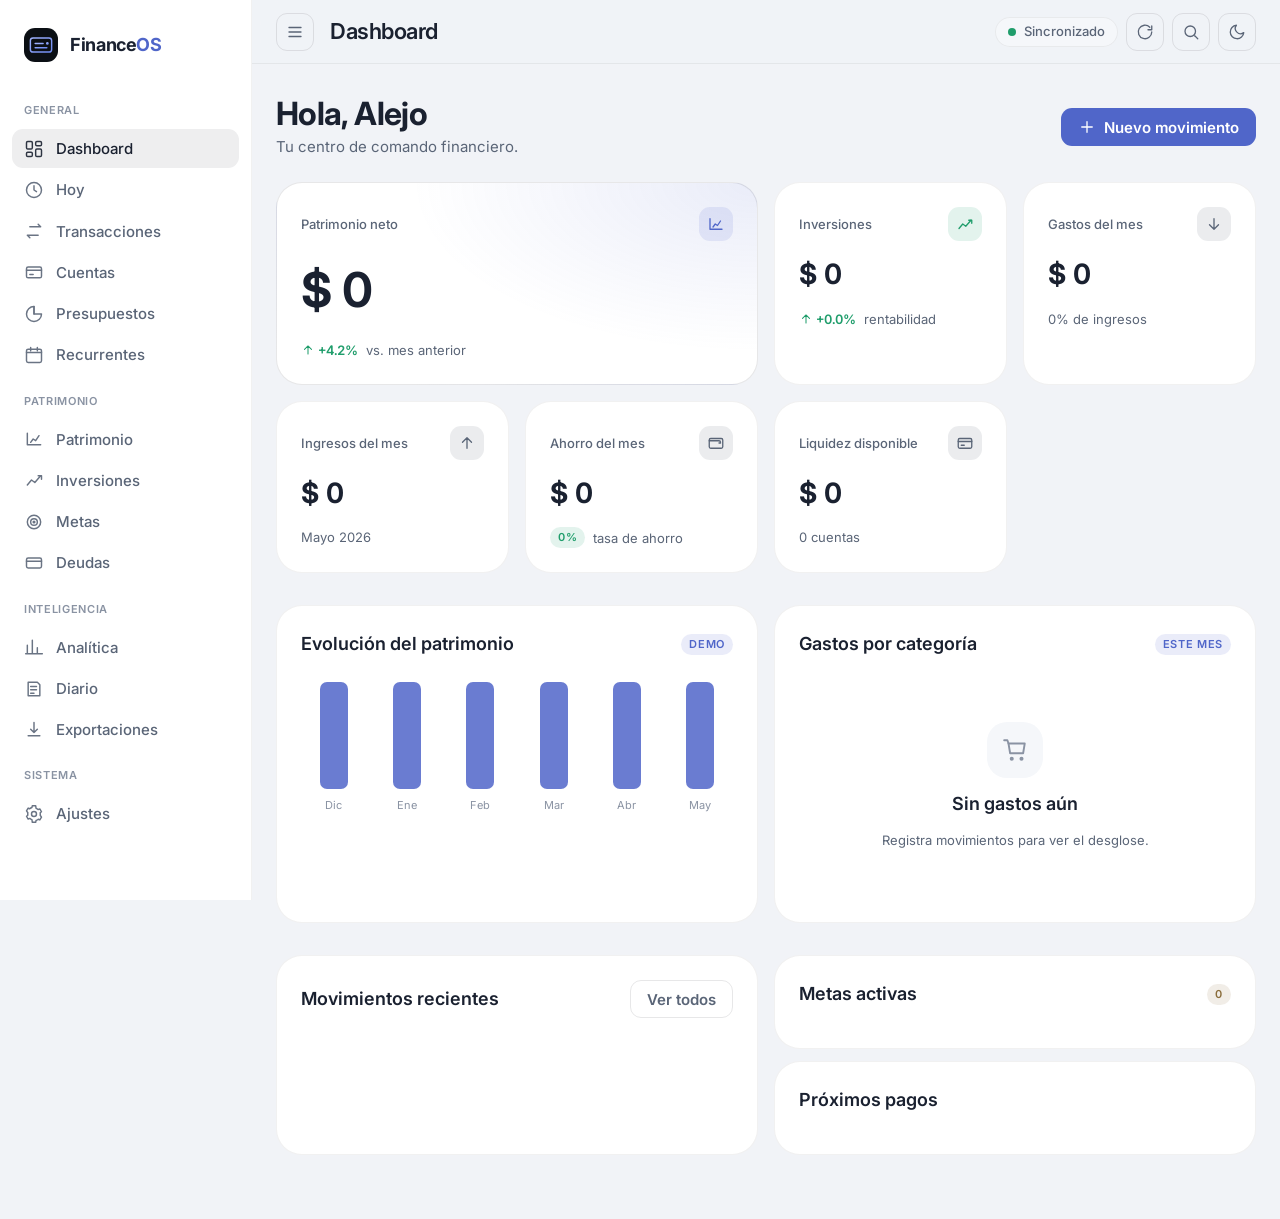
==== commit c6c06f15: "fix(debt/P0): implementar hallazgos criticos TD-02 a TD-08 TD-02: selector hasMixedCurrencies para d" ====
--- a/index.html
+++ b/index.html
@@ -19,6 +19,11 @@
   <link rel="icon" type="image/svg+xml" href="assets/icon.svg" />
   <link rel="apple-touch-icon" href="assets/icon.svg" />
 
+  <!-- Tipografía Inter — identidad del Design System (TD-06) -->
+  <link rel="preconnect" href="https://fonts.googleapis.com">
+  <link rel="preconnect" href="https://fonts.gstatic.com" crossorigin>
+  <link rel="stylesheet" href="https://fonts.googleapis.com/css2?family=Inter:ital,wght@0,400;0,500;0,600;0,700;1,400&display=swap">
+
   <link rel="stylesheet" href="src/styles/tokens.css" />
   <link rel="stylesheet" href="src/styles/themes.css" />
   <link rel="stylesheet" href="src/styles/base.css" />
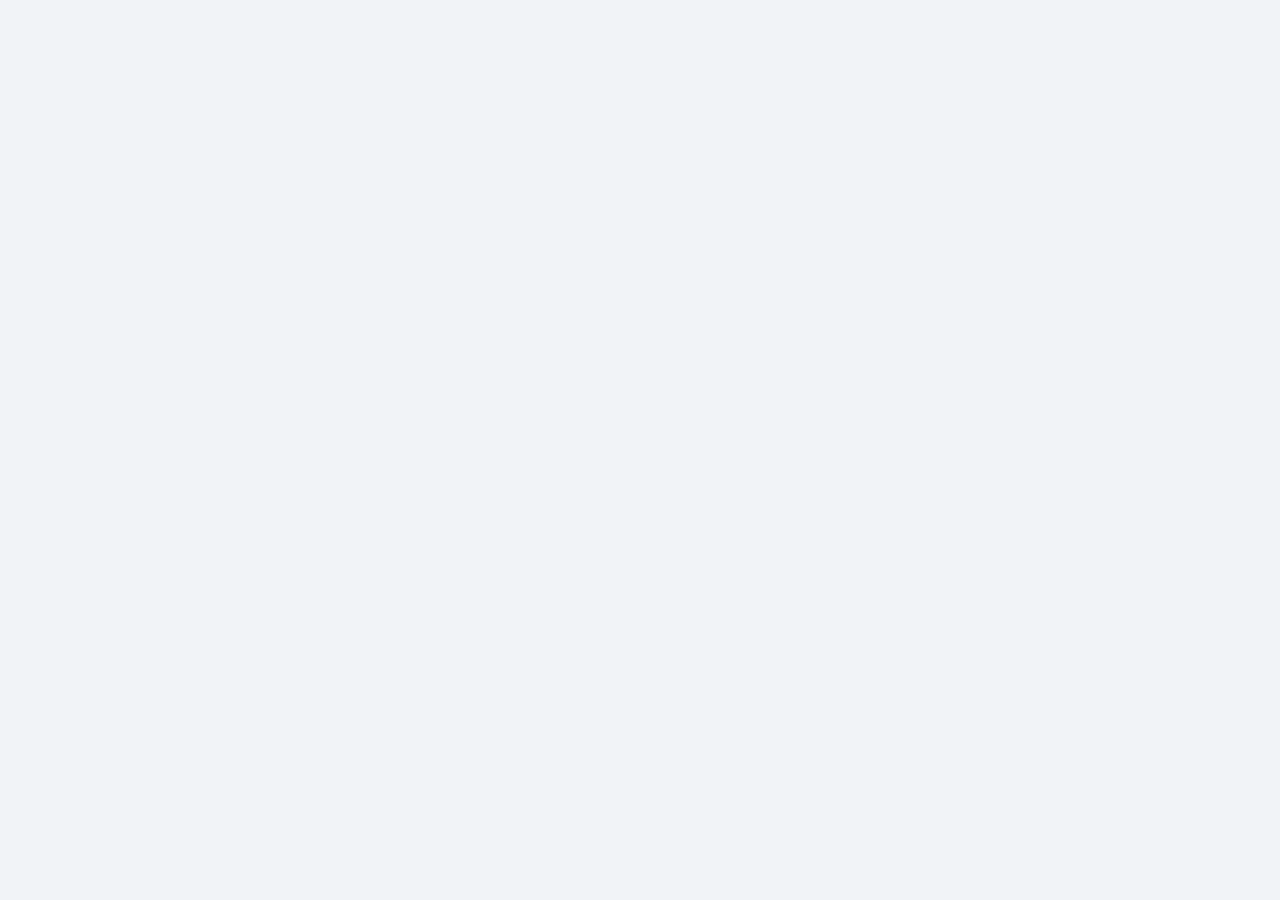
==== commit 75905390: "feat(auth): Google OAuth — proteger app con cuenta de Google (TD-09 opción C) Solo patitosalmir@gmai" ====
--- a/index.html
+++ b/index.html
@@ -41,6 +41,10 @@
   <!-- Contenedor de toasts -->
   <div id="toast-region" class="toast-region" aria-live="polite" aria-atomic="false"></div>
 
+  <!-- Google Identity Services — dispara 'gsi:ready' cuando carga (TD-09) -->
+  <script src="https://accounts.google.com/gsi/client" async defer
+          onload="document.dispatchEvent(new Event('gsi:ready'))"></script>
+
   <script type="module" src="src/core/app.js"></script>
 </body>
 </html>
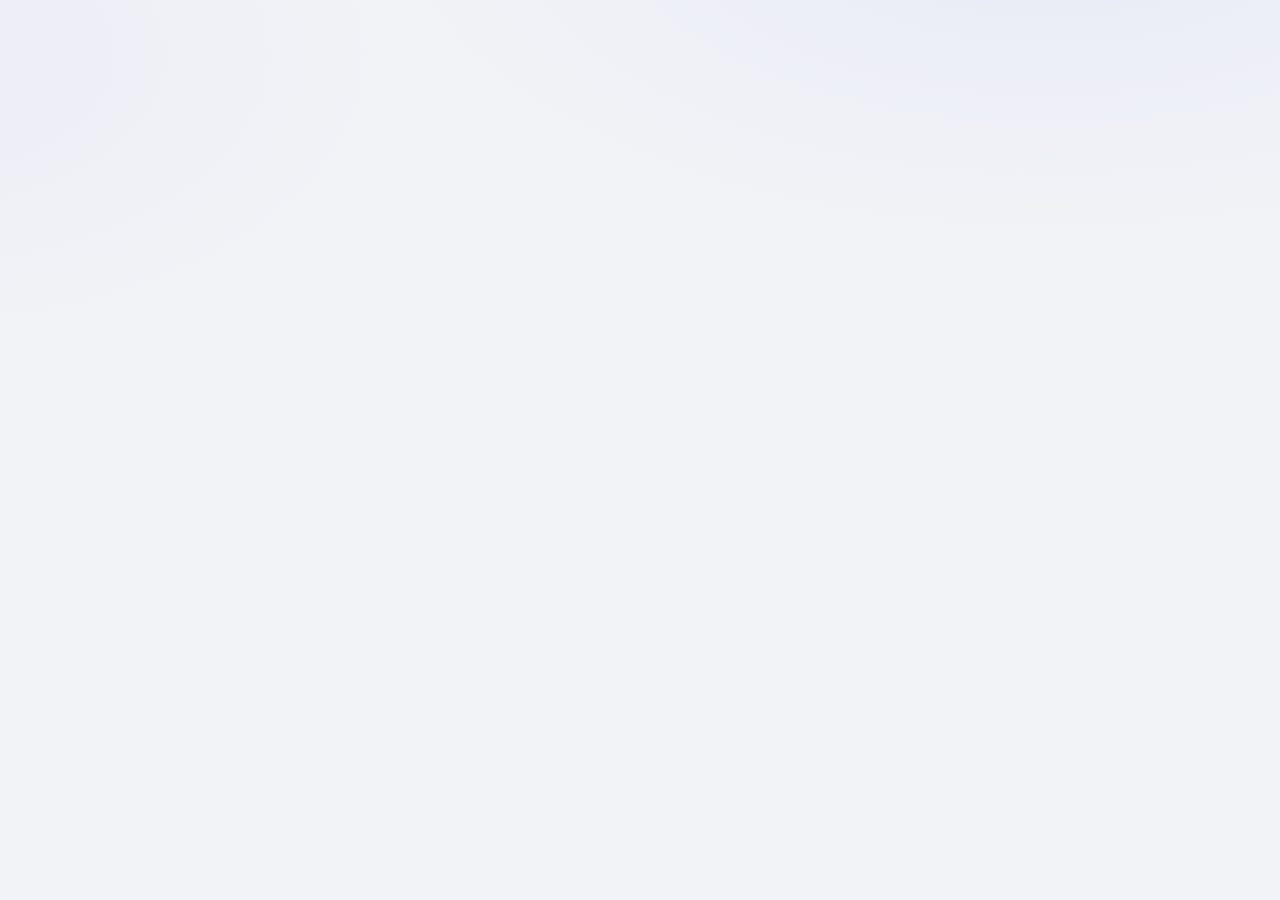
==== commit d29912d9: "feat(ui): paleta fintech v3 — navy profundo + gradientes azul-violeta Rediseño visual según docs/DOS" ====
--- a/index.html
+++ b/index.html
@@ -4,7 +4,7 @@
   <meta charset="UTF-8" />
   <meta name="viewport" content="width=device-width, initial-scale=1, viewport-fit=cover" />
   <meta name="color-scheme" content="light dark" />
-  <meta name="theme-color" content="#13171E" />
+  <meta name="theme-color" content="#070B14" />
   <title>FinanceOS</title>
   <meta name="description" content="Sistema operativo financiero personal de Alejo." />
 
--- a/src/styles/tokens.css
+++ b/src/styles/tokens.css
@@ -3,12 +3,21 @@
    Solo valores crudos. Los temas (themes.css) mapean estos
    primitivos a tokens semánticos. La UI usa SOLO semánticos.
 
-   Paleta v2: Graphite · Slate · Periwinkle · Emerald · Champagne.
-   Sin negro puro, sin azul saturado.
+   Paleta v3 (rediseño fintech): Navy · Slate · Periwinkle · Violet ·
+   Emerald · Champagne. Fondo azul profundo, gradientes azul-violeta.
    ============================================================ */
 
 :root {
-  /* ---- Graphite (neutros oscuros, base de superficies) ---- */
+  /* ---- Navy (neutros azul profundo, base de superficies dark) ---- */
+  --navy-950: #070B14;
+  --navy-900: #0C1322;
+  --navy-850: #111827;
+  --navy-800: #151D2D;
+  --navy-750: #1A2334;
+  --navy-700: #223048;
+  --navy-650: #2B3A55;
+
+  /* ---- Graphite (legado, neutros sin tinte — aún referenciado) ---- */
   --graphite-950: #0E1116;
   --graphite-900: #13171E;
   --graphite-850: #161B23;
@@ -22,6 +31,7 @@
   --slate-100: #ECEFF4;
   --slate-200: #DCE1EA;
   --slate-300: #C2C9D6;
+  --slate-350: #A7B0C2;
   --slate-400: #97A1B2;
   --slate-500: #6B7686;
   --slate-600: #5A6577;
@@ -31,15 +41,21 @@
   --slate-950: #0F1318;
 
   /* ---- Periwinkle (primario / marca) ---- */
-  --periwinkle-300: #B7C5FF;
-  --periwinkle-400: #A0B3FF;
-  --periwinkle-500: #8AA4FF;
-  --periwinkle-600: #6E8AF0;
-  --periwinkle-700: #5066C9;
+  --periwinkle-300: #BCC6FF;
+  --periwinkle-400: #A3B0FF;
+  --periwinkle-500: #8B9CFF;
+  --periwinkle-600: #6F82E8;
+  --periwinkle-700: #5266C9;
+
+  /* ---- Violet (gradientes de marca azul-violeta) ---- */
+  --violet-300: #C4B0FC;
+  --violet-400: #A78BFA;
+  --violet-500: #8B6CF0;
+  --violet-600: #7857DB;
 
   /* ---- Emerald (crecimiento / inversiones / tendencia ↑) ---- */
-  --emerald-300: #86E6BE;
-  --emerald-400: #5BDAA3;
+  --emerald-300: #84EDC7;
+  --emerald-400: #60E3B7;
   --emerald-500: #3ECF8E;
   --emerald-600: #2BB077;
   --emerald-700: #1F9D6B;
@@ -52,14 +68,14 @@
   --champagne-700: #8A6D3B;
 
   /* ---- Amber (advertencia) ---- */
-  --amber-300: #F1C97A;
-  --amber-400: #E0A23A;
+  --amber-300: #F5C76B;
+  --amber-400: #E8AE45;
   --amber-500: #C98A1E;
   --amber-600: #B07A1E;
 
   /* ---- Red (tendencia ↓ / peligro, desaturado) ---- */
-  --red-300: #F0A39C;
-  --red-400: #E5736B;
+  --red-300: #FFA3A3;
+  --red-400: #FF7A7A;
   --red-500: #D85A50;
   --red-600: #C4493F;
 
@@ -146,4 +162,13 @@
     --dur-base: 0ms;
     --dur-slow: 0ms;
   }
+  /* FE-004 (WCAG 2.3.3): anular también animaciones/transiciones con duración
+     LITERAL que no usan los tokens --dur-* (keyframes pulse 1.2s / shimmer 1.4s /
+     spin .8s y transiciones .18s/.3s). Patrón universal recomendado por WAI. */
+  *, *::before, *::after {
+    animation-duration: 0.01ms !important;
+    animation-iteration-count: 1 !important;
+    transition-duration: 0.01ms !important;
+    scroll-behavior: auto !important;
+  }
 }
--- a/src/styles/themes.css
+++ b/src/styles/themes.css
@@ -16,36 +16,38 @@
 [data-theme="dark"] {
   color-scheme: dark;
 
-  /* Superficies (4 niveles, sin negro puro) */
-  --bg-app: var(--graphite-900);
-  --bg-sidebar: var(--graphite-850);
-  --bg-surface: var(--graphite-800);
-  --bg-surface-2: #1E2530;
-  --bg-elevated: var(--graphite-750);
-  --bg-hover: rgba(255,255,255,0.04);
-  --bg-active: rgba(255,255,255,0.07);
-  --bg-input: var(--graphite-850);
+  /* Superficies (4 niveles, navy azul profundo — dossier fintech) */
+  --bg-app: var(--navy-950);
+  --bg-sidebar: var(--navy-900);
+  --bg-surface: var(--navy-800);
+  --bg-surface-2: var(--navy-750);
+  --bg-elevated: #1F2A3F;
+  --bg-hover: rgba(167,176,194,0.06);
+  --bg-active: rgba(167,176,194,0.10);
+  --bg-input: var(--navy-850);
 
-  /* Bordes */
-  --border-subtle: rgba(255,255,255,0.05);
-  --border: rgba(255,255,255,0.09);
-  --border-strong: rgba(255,255,255,0.14);
+  /* Bordes (tinte slate frío, glassmorphism sutil) */
+  --border-subtle: rgba(167,176,194,0.07);
+  --border: rgba(167,176,194,0.12);
+  --border-strong: rgba(167,176,194,0.18);
 
   /* Texto */
-  --text-primary: var(--slate-100);
-  --text-secondary: var(--slate-400);
-  --text-tertiary: var(--slate-500);
-  --text-inverse: var(--graphite-900);
+  --text-primary: #FFFFFF;
+  --text-secondary: var(--slate-350);
+  --text-tertiary: var(--slate-400);   /* WCAG AA ≥4.5:1 contra --bg-app (#070B14) */
+  --text-inverse: var(--navy-900);
 
-  /* Primario (periwinkle) */
+  /* Primario (periwinkle #8B9CFF) + secundario violeta (gradientes) */
   --accent: var(--periwinkle-500);
   --accent-hover: var(--periwinkle-400);
-  --accent-contrast: #0E1322;
-  --accent-bg: rgba(138,164,255,0.14);
+  --accent-contrast: #0A0F1E;
+  --accent-bg: rgba(139,156,255,0.14);
+  --accent-2: var(--violet-400);
+  --accent-2-bg: rgba(167,139,250,0.14);
 
   /* Emerald — inversiones + tendencia ↑ */
   --positive: var(--emerald-400);
-  --positive-bg: rgba(62,207,142,0.14);
+  --positive-bg: rgba(96,227,183,0.13);
 
   /* Champagne — metas */
   --gold: var(--champagne-400);
@@ -53,20 +55,31 @@
 
   /* Red — tendencia ↓ */
   --negative: var(--red-400);
-  --negative-bg: rgba(229,115,107,0.14);
+  --negative-bg: rgba(255,122,122,0.13);
 
   /* Funcionales */
-  --warning: var(--amber-400);
-  --warning-bg: rgba(224,162,58,0.14);
+  --warning: var(--amber-300);
+  --warning-bg: rgba(245,199,107,0.13);
   --info: var(--periwinkle-500);
-  --info-bg: rgba(138,164,255,0.14);
+  --info-bg: rgba(139,156,255,0.14);
   --neutral: var(--slate-400);
   --neutral-bg: rgba(151,161,178,0.12);
 
-  --focus-ring: rgba(138,164,255,0.55);
+  --focus-ring: rgba(139,156,255,0.55);
   --skeleton: rgba(255,255,255,0.06);
   --skeleton-shine: rgba(255,255,255,0.10);
-  --overlay: rgba(8,10,14,0.62);
+  --overlay: rgba(4,7,13,0.66);
+
+  /* Pulido UI (atmósfera, glassmorphism sutil y gradiente azul-violeta de
+     marca) — solo decorativo, el color sigue comunicando significado. */
+  --app-wash:
+    radial-gradient(1100px 560px at 82% -12%, rgba(139,156,255,0.10), transparent 62%),
+    radial-gradient(900px 520px at -8% 6%, rgba(167,139,250,0.06), transparent 55%);
+  --card-highlight: inset 0 1px 0 rgba(255,255,255,0.05);
+  --hero-glow: 0 18px 50px -28px rgba(139,156,255,0.50);
+  --brand-grad: linear-gradient(135deg, var(--periwinkle-500), var(--violet-400));
+  --btn-primary-grad: linear-gradient(135deg, var(--periwinkle-400), var(--violet-400));
+  --btn-primary-shadow: inset 0 1px 0 rgba(255,255,255,0.28), 0 6px 18px -8px rgba(139,156,255,0.55);
 }
 
 /* ---------- Light ---------- */
@@ -88,14 +101,16 @@
 
   --text-primary: #1A2130;
   --text-secondary: #5A6577;
-  --text-tertiary: #8A93A3;
+  --text-tertiary: #6B7686;  /* WCAG AA ≥4.5:1 contra --bg-surface (#FFFFFF) — era #8A93A3 (~3.2:1) */
   --text-inverse: var(--slate-50);
 
   /* En claro usamos tonos profundos (contraste AA en texto/relleno) */
   --accent: var(--periwinkle-700);
   --accent-hover: var(--periwinkle-600);
   --accent-contrast: #FFFFFF;
-  --accent-bg: rgba(80,102,201,0.12);
+  --accent-bg: rgba(82,102,201,0.12);
+  --accent-2: var(--violet-500);
+  --accent-2-bg: rgba(139,108,240,0.12);
 
   --positive: var(--emerald-700);
   --positive-bg: rgba(31,157,107,0.12);
@@ -122,4 +137,14 @@
   --shadow-sm: 0 2px 10px rgba(20,24,31,0.08);
   --shadow-md: 0 10px 30px rgba(20,24,31,0.10);
   --shadow-lg: 0 24px 60px rgba(20,24,31,0.16);
+
+  /* Pulido UI (atmósfera y elevación) */
+  --app-wash:
+    radial-gradient(1100px 560px at 82% -12%, rgba(82,102,201,0.06), transparent 62%),
+    radial-gradient(900px 520px at -8% 6%, rgba(120,87,219,0.04), transparent 55%);
+  --card-highlight: 0 0 0 0 transparent;
+  --hero-glow: 0 18px 44px -26px rgba(82,102,201,0.35);
+  --brand-grad: linear-gradient(135deg, var(--periwinkle-600), var(--violet-500));
+  --btn-primary-grad: linear-gradient(135deg, var(--periwinkle-600), var(--violet-500));
+  --btn-primary-shadow: inset 0 1px 0 rgba(255,255,255,0.18), 0 6px 18px -8px rgba(82,102,201,0.50);
 }
--- a/src/styles/base.css
+++ b/src/styles/base.css
@@ -14,7 +14,11 @@
   line-height: var(--lh-normal);
   font-weight: var(--fw-regular);
   color: var(--text-primary);
+  /* Atmósfera: lavado radial sutil de marca sobre el fondo plano (por tema). */
   background-color: var(--bg-app);
+  background-image: var(--app-wash);
+  background-attachment: fixed;
+  background-repeat: no-repeat;
   -webkit-font-smoothing: antialiased;
   text-rendering: optimizeLegibility;
   transition: background-color var(--dur-base) var(--ease-out),
--- a/src/styles/layout.css
+++ b/src/styles/layout.css
@@ -54,9 +54,10 @@
 }
 .nav__item:hover { background: var(--bg-hover); color: var(--text-primary); }
 .nav__item[aria-current="page"] {
-  background: var(--bg-active);
+  background: var(--accent-bg);
   color: var(--text-primary);
 }
+.nav__item[aria-current="page"] .nav__icon { color: var(--accent); opacity: 1; }
 .nav__item[aria-current="page"]::before {
   content: ""; position: absolute; left: -3px; top: 20%; bottom: 20%;
   width: 3px; border-radius: var(--radius-full); background: var(--accent);
@@ -79,7 +80,12 @@
   border-bottom: 1px solid var(--border-subtle);
   z-index: var(--z-sticky);
 }
-.topbar__title { font-size: var(--fs-h2); font-weight: var(--fw-semibold); letter-spacing: var(--tracking-tight); }
+/* TD-56: min-width 0 + elipsis para que el título (una sola palabra: "Transacciones")
+   pueda encoger como flex item en vez de empujar las acciones fuera del viewport. */
+.topbar__title {
+  font-size: var(--fs-h2); font-weight: var(--fw-semibold); letter-spacing: var(--tracking-tight);
+  min-width: 0; white-space: nowrap; overflow: hidden; text-overflow: ellipsis;
+}
 .topbar__spacer { flex: 1; }
 .topbar__actions { display: flex; align-items: center; gap: var(--space-2); }
 
@@ -95,6 +101,10 @@
 
 .page-header { margin-bottom: var(--space-6); }
 .page-header__sub { color: var(--text-secondary); margin-top: var(--space-1); }
+/* P3: import.js usa view-header/view-title — alineados al mismo ritmo que page-header
+   (mismo tamaño/peso de h1 y mismo margen inferior) para consistencia entre vistas. */
+.view-header { margin-bottom: var(--space-6); }
+.view-title { font-size: var(--fs-h1); font-weight: var(--fw-bold); line-height: var(--lh-tight); letter-spacing: var(--tracking-tight); }
 
 /* Grillas reutilizables */
 .grid { display: grid; gap: var(--space-4); }
@@ -124,27 +134,69 @@
   }
   .app-shell.is-nav-open .scrim { opacity: 1; pointer-events: auto; }
   .menu-btn { display: inline-flex; }
-  .content { padding: var(--space-6) var(--space-4) calc(var(--space-16) + 56px); }
-  .topbar { padding: 0 var(--space-4); }
-
+  /* Aire inferior para la barra flotante (62px) + su separación + safe-area. */
+  .content { padding: var(--space-6) var(--space-4) calc(var(--space-16) + 62px + var(--space-3) + env(safe-area-inset-bottom, 0px)); }
+  .topbar { padding: 0 var(--space-4); gap: var(--space-3); }
+
+  /* QA-001/005: el botón CTA del header no cabe junto al título en 375px — wrappea */
+  .page-header .row-flex.between { flex-wrap: wrap; gap: var(--space-2); }
+
+  /* Barra inferior flotante (estética fintech tipo ARQ Invest): píldora
+     despegada de los bordes, blur intenso y sombra — en vez de barra pegada. */
   .bottom-nav {
-    display: flex; position: fixed; left: 0; right: 0; bottom: 0;
-    height: 60px; padding: 0 var(--space-2);
-    background: color-mix(in srgb, var(--bg-surface) 92%, transparent);
-    backdrop-filter: blur(12px);
-    border-top: 1px solid var(--border-subtle);
+    display: flex; position: fixed;
+    left: var(--space-3); right: var(--space-3);
+    bottom: calc(var(--space-3) + env(safe-area-inset-bottom, 0px));
+    height: 62px; padding: 0 var(--space-2);
+    background: color-mix(in srgb, var(--bg-elevated) 88%, transparent);
+    backdrop-filter: saturate(150%) blur(18px);
+    border: 1px solid var(--border);
+    border-radius: var(--radius-lg);
+    box-shadow: var(--shadow-md), var(--card-highlight);
     z-index: var(--z-sticky);
-    padding-bottom: env(safe-area-inset-bottom, 0);
   }
   .bottom-nav__item {
     flex: 1; display: flex; flex-direction: column; align-items: center; justify-content: center;
     gap: 3px; color: var(--text-tertiary); font-size: var(--fs-micro); font-weight: var(--fw-semibold);
+    position: relative;
+    transition: color var(--dur-fast) var(--ease-out);
   }
   .bottom-nav__item[aria-current="page"] { color: var(--accent); }
-  .bottom-nav__item svg { width: 22px; height: 22px; }
+  /* Indicador superior del ítem activo (espejo del indicador lateral del sidebar) */
+  .bottom-nav__item[aria-current="page"]::before {
+    content: ""; position: absolute; top: 0; left: 50%; transform: translateX(-50%);
+    width: 22px; height: 3px; border-radius: var(--radius-full);
+    background: var(--accent);
+  }
+  .bottom-nav__item svg { width: 22px; height: 22px; transition: transform var(--dur-fast) var(--ease-out); }
+  .bottom-nav__item[aria-current="page"] svg { transform: translateY(-1px); }
 }
 
 @media (max-width: 520px) {
   .grid--2 { grid-template-columns: 1fr; }
   .content { padding-left: var(--space-3); padding-right: var(--space-3); }
 }
+
+/* ---------- Entrada de vista con stagger ----------
+   app.js añade .view-anim SOLO al navegar (animate:true); los re-renders de
+   sync no llevan la clase → la animación no se re-dispara en segundo plano.
+   prefers-reduced-motion la anula vía el patrón universal de tokens.css. */
+@keyframes view-item-in {
+  from { opacity: 0; transform: translateY(10px); }
+  to   { opacity: 1; transform: none; }
+}
+.view-anim .grid--kpi > *,
+.view-anim .grid--2 > *,
+.view-anim > .section,
+.view-anim > .card {
+  animation: view-item-in var(--dur-slow) var(--ease-out) backwards;
+}
+.view-anim .grid--kpi > :nth-child(1) { animation-delay: 0ms; }
+.view-anim .grid--kpi > :nth-child(2) { animation-delay: 40ms; }
+.view-anim .grid--kpi > :nth-child(3) { animation-delay: 80ms; }
+.view-anim .grid--kpi > :nth-child(4) { animation-delay: 120ms; }
+.view-anim .grid--kpi > :nth-child(5) { animation-delay: 160ms; }
+.view-anim .grid--kpi > :nth-child(n+6) { animation-delay: 200ms; }
+.view-anim .grid--2 > :nth-child(1), .view-anim > .section:nth-of-type(1) { animation-delay: 120ms; }
+.view-anim .grid--2 > :nth-child(2), .view-anim > .section:nth-of-type(2) { animation-delay: 180ms; }
+.view-anim > .section:nth-of-type(n+3) { animation-delay: 240ms; }
--- a/src/styles/components.css
+++ b/src/styles/components.css
@@ -8,6 +8,8 @@
   border: 1px solid var(--border-subtle);
   border-radius: var(--radius-xl);
   padding: var(--space-6);
+  /* Elevación sutil + hairline superior (solo dark) — profundidad estilo Linear */
+  box-shadow: var(--shadow-xs), var(--card-highlight);
 }
 .card--pad-sm { padding: var(--space-4); }
 .card__head { display: flex; align-items: center; justify-content: space-between; margin-bottom: var(--space-4); }
@@ -20,11 +22,20 @@
   border-radius: var(--radius-xl);
   padding: var(--space-6);
   display: flex; flex-direction: column; gap: var(--space-3);
-  transition: border-color var(--dur-fast) var(--ease-out), transform var(--dur-fast) var(--ease-out);
-}
-.kpi:hover { border-color: var(--border); }
+  box-shadow: var(--shadow-xs), var(--card-highlight);
+  transition: border-color var(--dur-base) var(--ease-out),
+              transform var(--dur-base) var(--ease-out),
+              box-shadow var(--dur-base) var(--ease-out);
+}
+.kpi:hover {
+  border-color: var(--border);
+  transform: translateY(-2px);
+  box-shadow: var(--shadow-sm), var(--card-highlight);
+}
+@media (pointer: coarse) { .kpi:hover { transform: none; } }
 .kpi__top { display: flex; align-items: center; justify-content: space-between; }
-.kpi__label { font-size: var(--fs-caption); color: var(--text-secondary); font-weight: var(--fw-medium); }
+/* P4: etiqueta de KPI como "metric label" (micro uppercase) — el VALOR domina la jerarquía. */
+.kpi__label { font-size: var(--fs-micro); color: var(--text-tertiary); font-weight: var(--fw-semibold); text-transform: uppercase; letter-spacing: var(--tracking-wide); }
 .kpi__icon {
   width: 34px; height: 34px; border-radius: var(--radius-sm);
   display: grid; place-items: center; flex: 0 0 auto;
@@ -35,26 +46,50 @@
 .kpi__value--md { font-size: var(--fs-h2); }
 .kpi__foot { display: flex; align-items: center; gap: var(--space-2); font-size: var(--fs-caption); }
 
-/* Variantes de color de KPI icon */
-.kpi--accent  .kpi__icon { background: var(--accent-bg);   color: var(--accent); }
-.kpi--emerald .kpi__icon { background: var(--positive-bg); color: var(--positive); }
-.kpi--positive .kpi__icon { background: var(--positive-bg); color: var(--positive); }
-.kpi--gold    .kpi__icon { background: var(--gold-bg);     color: var(--gold); }
-.kpi--info    .kpi__icon { background: var(--info-bg);     color: var(--info); }
-.kpi--warning .kpi__icon { background: var(--warning-bg);  color: var(--warning); }
+/* Variantes de color de KPI icon — TD-30: kpi--emerald alias de kpi--positive; kpi--info alias de kpi--accent */
+.kpi--accent   .kpi__icon, .kpi--info    .kpi__icon { background: var(--accent-bg);   color: var(--accent); }
+.kpi--positive .kpi__icon, .kpi--emerald .kpi__icon { background: var(--positive-bg); color: var(--positive); }
+.kpi--gold     .kpi__icon { background: var(--gold-bg);     color: var(--gold); }
+.kpi--warning  .kpi__icon { background: var(--warning-bg);  color: var(--warning); }
 .kpi--negative .kpi__icon { background: var(--negative-bg); color: var(--negative); }
-.kpi--neutral .kpi__icon { background: var(--neutral-bg);  color: var(--neutral); }
+.kpi--neutral  .kpi__icon { background: var(--neutral-bg);  color: var(--neutral); }
 
 /* KPI héroe — Patrimonio Neto destacado */
 .kpi--hero {
   grid-column: span 2;
   background:
     radial-gradient(120% 140% at 100% 0%, var(--accent-bg), transparent 60%),
+    radial-gradient(90% 120% at 0% 100%, color-mix(in srgb, var(--accent-2) 7%, transparent), transparent 55%),
     var(--bg-surface);
-  border-color: var(--border);
-}
+  border-color: color-mix(in srgb, var(--accent) 22%, var(--border));
+  box-shadow: var(--hero-glow), var(--card-highlight);
+}
+.kpi--hero:hover { box-shadow: var(--hero-glow), var(--shadow-sm), var(--card-highlight); }
 .kpi__value--hero { font-size: var(--fs-display-xl); letter-spacing: var(--tracking-tighter); }
 @media (max-width: 720px) { .kpi--hero { grid-column: span 1; } }
+
+/* ── KPI — detalle desplegable ─────────────────────────────────────────── */
+.kpi__details { border-top: 1px solid var(--border-subtle); margin-top: var(--space-3); }
+.kpi__dtrig {
+  display: flex; align-items: center; justify-content: space-between;
+  list-style: none; cursor: pointer;
+  padding: var(--space-2) 0 var(--space-1);
+  font-size: var(--fs-caption); color: var(--text-tertiary);
+  user-select: none;
+}
+.kpi__dtrig::-webkit-details-marker { display: none; }
+.kpi__dchev { display: flex; transition: transform .18s ease; }
+.kpi__dchev svg { width: 12px; height: 12px; }
+details[open] .kpi__dchev { transform: rotate(180deg); }
+.kpi__dlist { list-style: none; padding: 0 0 var(--space-2); margin: 0; display: flex; flex-direction: column; }
+.kpi__drow {
+  display: flex; justify-content: space-between; align-items: baseline;
+  gap: var(--space-2); padding: var(--space-1) 0;
+  border-bottom: 1px solid var(--border-subtle);
+}
+.kpi__drow:last-child { border-bottom: none; }
+.kpi__dlabel { font-size: var(--fs-caption); color: var(--text-secondary); flex: 1; overflow: hidden; text-overflow: ellipsis; white-space: nowrap; }
+.kpi__dvalue { font-size: var(--fs-caption); color: var(--text-primary); font-weight: var(--fw-medium); flex-shrink: 0; }
 
 /* ---------- Badge ---------- */
 .badge {
@@ -87,10 +122,19 @@
   white-space: nowrap;
 }
 .btn:active { transform: translateY(1px); }
-.btn--primary { background: var(--accent); color: var(--accent-contrast); }
-.btn--primary:hover { background: var(--accent-hover); }
+.btn--primary {
+  background: var(--btn-primary-grad);
+  color: var(--accent-contrast);
+  box-shadow: var(--btn-primary-shadow);
+  transition: filter var(--dur-fast) var(--ease-out), transform var(--dur-fast) var(--ease-out), box-shadow var(--dur-fast) var(--ease-out);
+}
+.btn--primary:hover { filter: brightness(1.07); }
+.btn--primary:active { filter: brightness(0.97); }
 .btn--ghost { background: transparent; color: var(--text-secondary); border-color: var(--border); }
 .btn--ghost:hover { background: var(--bg-hover); color: var(--text-primary); }
+/* Outline — usado en inversiones/import (acciones secundarias con borde marcado) */
+.btn--outline { background: transparent; color: var(--text-primary); border-color: var(--border); }
+.btn--outline:hover { background: var(--bg-hover); border-color: var(--border-strong); }
 .btn--icon { width: 38px; height: 38px; padding: 0; }
 .btn svg { width: 18px; height: 18px; }
 
@@ -102,6 +146,8 @@
   padding: var(--space-2) var(--space-3); border-bottom: 1px solid var(--border-subtle);
 }
 .table td { padding: var(--space-3); border-bottom: 1px solid var(--border-subtle); }
+.table tbody tr { transition: background var(--dur-fast) var(--ease-out); }
+.table tbody tr:hover { background: var(--bg-hover); }
 .table tr:last-child td { border-bottom: none; }
 .table tbody tr { transition: background var(--dur-fast) var(--ease-out); }
 .table tbody tr:hover { background: var(--bg-hover); }
@@ -115,15 +161,43 @@
   border-bottom: 1px solid var(--border-subtle);
 }
 .row:last-child { border-bottom: none; }
+.row { transition: background var(--dur-fast) var(--ease-out); }
+.row:hover { background: var(--bg-hover); }
 .row__avatar {
   width: 38px; height: 38px; border-radius: var(--radius-sm); flex: 0 0 auto;
   display: grid; place-items: center; background: var(--bg-surface-2); color: var(--text-secondary);
 }
 .row__avatar svg { width: 18px; height: 18px; }
 .row__main { flex: 1; min-width: 0; }
-.row__title { font-weight: var(--fw-medium); white-space: nowrap; overflow: hidden; text-overflow: ellipsis; }
-.row__sub { font-size: var(--fs-caption); color: var(--text-secondary); }
+.row__title { font-weight: var(--fw-medium); overflow-wrap: break-word; }
+/* QA-002/003: en listas de filas (tx, cuentas) el título usa elipsis para no romper por caracteres */
+.row-list .row__title { white-space: nowrap; overflow: hidden; text-overflow: ellipsis; }
+.row__sub { font-size: var(--fs-caption); color: var(--text-secondary); overflow: hidden; text-overflow: ellipsis; white-space: nowrap; }
 .row__amount { font-variant-numeric: tabular-nums; font-weight: var(--fw-semibold); white-space: nowrap; }
+
+/* Mobile: acciones en línea propia para liberar espacio al título y al monto.
+   En 375px los 3 botones táctiles (3×44px=132px) dejaban solo ~90px al main,
+   truncando nombres a "Ba…" o "S…". Con wrap, main recupera ~150-200px y el
+   contenido (título + subtítulo) puede mostrarse en hasta 2 líneas sin overflow. */
+@media (max-width: 600px) {
+  .row { flex-wrap: wrap; align-items: flex-start; }
+  /* TD-55: los headers de card (Presupuestos/Metas) usan .row-flex.between, que no
+     envuelve; sin wrap aquí, .row__actions con basis 100% desborda el viewport. */
+  .card > .row-flex.between:first-child { flex-wrap: wrap; }
+  .row__actions {
+    flex: 0 0 100%;
+    justify-content: flex-end;
+    padding-left: calc(38px + var(--space-3));
+    margin-top: var(--space-1);
+  }
+  /* Título: envuelve completo (los badges inline bajan de línea, sin truncar el nombre) */
+  .row-list .row__title { white-space: normal; overflow: visible; text-overflow: clip; }
+  /* Subtítulo: hasta 2 líneas — muestra más contexto (cuenta · fecha) que la elipsis */
+  .row__sub {
+    white-space: normal;
+    display: -webkit-box; -webkit-box-orient: vertical; -webkit-line-clamp: 2; overflow: hidden;
+  }
+}
 
 /* ---------- Progress ---------- */
 .progress { height: 8px; border-radius: var(--radius-full); background: var(--bg-surface-2); overflow: hidden; }
@@ -208,10 +282,12 @@
 .theme-toggle svg { transition: transform var(--dur-base) var(--ease-out); }
 
 /* ---------- Mini bar chart (analítica ligera, sin libs) ---------- */
-.bars { display: flex; align-items: flex-end; gap: var(--space-2); height: 140px; padding-top: var(--space-2); }
-.bars__col { flex: 1; display: flex; flex-direction: column; align-items: center; gap: var(--space-2); height: 100%; justify-content: flex-end; }
-.bars__bar { width: 70%; max-width: 28px; border-radius: var(--radius-xs); background: var(--accent); opacity: 0.85; transition: height var(--dur-slow) var(--ease-out); }
+.bars { display: flex; align-items: flex-end; gap: var(--space-2); height: 160px; padding-top: var(--space-5); }
+.bars__col { flex: 1; display: flex; flex-direction: column; align-items: center; gap: 2px; height: 100%; justify-content: flex-end; position: relative; }
+.bars__bar { width: 70%; max-width: 28px; border-radius: var(--radius-xs); background: var(--accent); opacity: 0.85; transition: height var(--dur-slow) var(--ease-out); cursor: default; }
+.bars__bar:hover { opacity: 1; }
 .bars__bar--muted { background: var(--neutral); opacity: 0.45; }
+.bars__val { font-size: var(--fs-micro); font-weight: var(--fw-semibold); color: var(--text-secondary); line-height: 1; white-space: nowrap; }
 .bars__label { font-size: var(--fs-micro); color: var(--text-tertiary); }
 
 /* ---------- Formularios ---------- */
@@ -225,9 +301,13 @@
   font-size: var(--fs-body); width: 100%;
   transition: border-color var(--dur-fast) var(--ease-out), box-shadow var(--dur-fast) var(--ease-out);
 }
-.input:focus { outline: none; border-color: var(--accent); box-shadow: 0 0 0 3px var(--accent-bg); }
+.input:focus { outline: none; border-color: var(--accent); box-shadow: 0 0 0 3px var(--focus-ring); }
+.input--error { border-color: var(--negative); }
+.input--error:focus { border-color: var(--negative); box-shadow: 0 0 0 3px var(--negative-bg); }
+.field__error:not(:empty) { margin-top: calc(var(--space-1) * -1); animation: fade-in var(--dur-fast) var(--ease-out); }
 textarea.input { height: auto; min-height: 76px; padding: var(--space-3); resize: vertical; }
 select.input { appearance: none; cursor: pointer;
+  padding-right: 2.5rem; /* espacio para la flecha custom; evita que texto largo solape el chevron */
   background-image: linear-gradient(45deg, transparent 50%, var(--text-tertiary) 50%), linear-gradient(135deg, var(--text-tertiary) 50%, transparent 50%);
   background-position: calc(100% - 18px) 18px, calc(100% - 13px) 18px; background-size: 5px 5px; background-repeat: no-repeat;
 }
@@ -252,13 +332,71 @@
   background: var(--bg-elevated); border: 1px solid var(--border);
   border-radius: var(--radius-xl); box-shadow: var(--shadow-lg);
   animation: modal-pop var(--dur-base) var(--ease-out);
-}
-.modal__head { display: flex; align-items: center; justify-content: space-between; padding: var(--space-5) var(--space-5) var(--space-3); }
+  max-height: calc(100dvh - 6vh - 4rem);
+  display: flex; flex-direction: column;
+}
+.modal__head { display: flex; align-items: center; justify-content: space-between; padding: var(--space-5) var(--space-5) var(--space-3); flex-shrink: 0; }
 .modal__title { font-size: var(--fs-h3); font-weight: var(--fw-semibold); }
-.modal__body { padding: 0 var(--space-5) var(--space-2); }
-.modal__foot { display: flex; gap: var(--space-3); justify-content: flex-end; padding: var(--space-4) var(--space-5) var(--space-5); }
+.modal__form { display: flex; flex-direction: column; flex: 1; min-height: 0; }
+.modal__body { padding: 0 var(--space-5) var(--space-2); overflow-y: auto; flex: 1; min-height: 0; }
+.modal__foot { display: flex; gap: var(--space-3); justify-content: flex-end; padding: var(--space-4) var(--space-5) var(--space-5); flex-shrink: 0; border-top: 1px solid var(--border-subtle); }
 @keyframes fade-in { from { opacity: 0; } to { opacity: 1; } }
 @keyframes modal-pop { from { opacity: 0; transform: translateY(12px) scale(.98); } to { opacity: 1; transform: none; } }
+
+/* App-lock (J.4): pantalla de bloqueo local con PIN — por encima de todo */
+.applock {
+  position: fixed; inset: 0; z-index: calc(var(--z-command) + 100);
+  background: var(--bg-app);
+  display: grid; place-items: center; padding: var(--space-4);
+  animation: fade-in var(--dur-fast) var(--ease-out);
+}
+.applock__card {
+  width: 100%; max-width: 320px;
+  display: flex; flex-direction: column; align-items: center; gap: var(--space-3);
+  text-align: center;
+}
+.applock__icon {
+  width: 48px; height: 48px; border-radius: var(--radius-md);
+  display: grid; place-items: center;
+  background: var(--accent-bg); color: var(--accent);
+}
+.applock__icon svg { width: 24px; height: 24px; }
+.applock__input {
+  text-align: center; letter-spacing: 0.4em; font-size: var(--fs-h3);
+  width: 100%;
+}
+.applock .btn--primary { width: 100%; }
+
+/* ---------- Command Palette (⌘K / Ctrl K) ---------- */
+.cmdk-overlay {
+  position: fixed; inset: 0; z-index: var(--z-command);
+  background: var(--overlay); backdrop-filter: blur(2px);
+  display: flex; align-items: flex-start; justify-content: center;
+  padding: 12vh var(--space-4) var(--space-4); overflow-y: auto;
+  animation: fade-in var(--dur-fast) var(--ease-out);
+}
+.cmdk {
+  width: 100%; max-width: 560px;
+  background: var(--bg-elevated); border: 1px solid var(--border);
+  border-radius: var(--radius-xl); box-shadow: var(--shadow-lg);
+  display: flex; flex-direction: column; max-height: 64vh; overflow: hidden;
+  animation: modal-pop var(--dur-base) var(--ease-out);
+}
+.cmdk__search { display: flex; align-items: center; gap: var(--space-3); padding: var(--space-4) var(--space-5); border-bottom: 1px solid var(--border-subtle); }
+.cmdk__search-icon { color: var(--text-tertiary); display: inline-flex; flex: 0 0 auto; }
+.cmdk__search-icon svg { width: 18px; height: 18px; }
+.cmdk__input { flex: 1; min-width: 0; border: none; background: transparent; color: var(--text-primary); font-size: var(--fs-body); outline: none; padding: 0; }
+.cmdk__input::placeholder { color: var(--text-tertiary); }
+.cmdk__list { overflow-y: auto; padding: var(--space-2); display: flex; flex-direction: column; gap: 2px; }
+.cmdk__item { display: flex; align-items: center; gap: var(--space-3); padding: var(--space-2) var(--space-3); border-radius: var(--radius-sm); cursor: pointer; }
+.cmdk__item--active { background: var(--bg-hover); }
+.cmdk__item-icon { color: var(--text-secondary); display: inline-flex; flex: 0 0 auto; }
+.cmdk__item-icon svg { width: 18px; height: 18px; }
+.cmdk__item-title { flex: 1; font-size: var(--fs-body); color: var(--text-primary); }
+.cmdk__item-hint { font-size: var(--fs-caption); color: var(--text-tertiary); flex: 0 0 auto; }
+.cmdk__empty { padding: var(--space-6); text-align: center; color: var(--text-secondary); font-size: var(--fs-body); }
+.cmdk__foot { display: flex; align-items: center; gap: var(--space-4); padding: var(--space-2) var(--space-4); border-top: 1px solid var(--border-subtle); font-size: var(--fs-caption); color: var(--text-tertiary); }
+.cmdk__foot-spacer { flex: 1; }
 
 /* ---------- Toolbar / filtros ---------- */
 .toolbar { display: flex; align-items: center; gap: var(--space-3); flex-wrap: wrap; margin-bottom: var(--space-4); }
@@ -267,6 +405,49 @@
 .search__icon { position: absolute; left: 11px; top: 50%; transform: translateY(-50%); color: var(--text-tertiary); pointer-events: none; }
 .search__icon svg { width: 18px; height: 18px; }
 .toolbar .input { width: auto; min-width: 130px; }
+/* Móvil: el flex con min-width hacía que los filtros se montaran unos sobre otros.
+   Grid de 2 columnas — búsqueda a lo ancho, selects en pares parejos. */
+@media (max-width: 600px) {
+  .toolbar { display: grid; grid-template-columns: 1fr 1fr; gap: var(--space-2); }
+  .toolbar .search { grid-column: 1 / -1; min-width: 0; }
+  .toolbar .input, .toolbar select.input { width: 100%; min-width: 0; }
+}
+
+/* ---------- Chips de categorías (Cuentas — P2) ----------
+   Rail horizontal de píldoras con conteo; en móvil hace scroll lateral sin
+   romper el layout (patrón fintech). El activo usa el acento de marca. */
+.group-chips {
+  display: flex; gap: var(--space-2); margin: var(--space-6) 0 var(--space-5);
+  overflow-x: auto; padding-bottom: 2px;
+  scrollbar-width: none;
+}
+.group-chips::-webkit-scrollbar { display: none; }
+.group-chip {
+  display: inline-flex; align-items: center; gap: var(--space-2);
+  height: 36px; padding: 0 var(--space-4);
+  border-radius: var(--radius-full);
+  border: 1px solid var(--border);
+  background: var(--bg-surface);
+  color: var(--text-secondary);
+  font-size: var(--fs-caption); font-weight: var(--fw-medium);
+  white-space: nowrap; flex: 0 0 auto;
+  transition: background var(--dur-fast) var(--ease-out), color var(--dur-fast) var(--ease-out),
+              border-color var(--dur-fast) var(--ease-out);
+}
+.group-chip:hover { background: var(--bg-hover); color: var(--text-primary); }
+.group-chip:active { transform: scale(0.97); }
+.group-chip--active {
+  background: var(--accent-bg);
+  border-color: color-mix(in srgb, var(--accent) 35%, var(--border));
+  color: var(--accent);
+  font-weight: var(--fw-semibold);
+}
+.group-chip__count {
+  font-size: var(--fs-micro); font-weight: var(--fw-semibold);
+  padding: 1px 7px; border-radius: var(--radius-full);
+  background: var(--bg-surface-2); color: var(--text-tertiary);
+}
+.group-chip--active .group-chip__count { background: color-mix(in srgb, var(--accent) 18%, transparent); color: var(--accent); }
 
 /* acciones de fila/tarjeta — siempre visibles (en táctil), con énfasis al hover en escritorio */
 .row__actions { display: flex; gap: 2px; }
@@ -276,15 +457,51 @@
   .table tr:hover .row__actions,
   .card:hover .row__actions { opacity: 1; }
 }
+/* TD-29: sistema unificado de botones icono.
+   .btn--icon  (38px) → acciones de toolbar/cabecera (via Button component).
+   .icon-btn   (32px) → acciones inline en filas/tarjetas (más denso, fuera del toolbar).
+   Comparten: foco, transición y estados hover/danger. */
 .icon-btn {
   width: 32px; height: 32px; display: grid; place-items: center; border-radius: var(--radius-xs);
   color: var(--text-tertiary); transition: background var(--dur-fast) var(--ease-out), color var(--dur-fast) var(--ease-out);
+  border: 1px solid transparent;
 }
 .icon-btn:hover { background: var(--bg-hover); color: var(--text-primary); }
+.icon-btn:focus-visible { outline: 2px solid var(--focus-ring); outline-offset: 1px; }
 .icon-btn--danger:hover { background: var(--negative-bg); color: var(--negative); }
 .icon-btn svg { width: 16px; height: 16px; }
+/* TD-18: áreas táctiles WCAG 2.5.8 — mínimo 24×24 CSS px, con padding para 44×44 hit area */
+@media (pointer: coarse) {
+  .icon-btn { min-width: 44px; min-height: 44px; }
+  .row__actions { gap: var(--space-1); }
+  /* QA-010: botones de período en Analítica — tap target mínimo WCAG 2.5.8 */
+  .seg__btn { min-height: 44px; }
+  /* Botones pequeños (acciones de inversiones, períodos) cómodos al tacto */
+  .btn--sm { min-height: 36px; }
+}
 
 body.modal-open { overflow: hidden; }
+
+/* ---------- Credit card panels ---------- */
+.cc-panels-grid { display: grid; grid-template-columns: repeat(auto-fill, minmax(300px, 1fr)); gap: var(--space-4); }
+.cc-panel { background: var(--bg-elevated); border: 1px solid var(--border); border-radius: var(--radius-lg); padding: var(--space-4); display: flex; flex-direction: column; gap: var(--space-3); }
+.cc-panel__head { display: flex; align-items: flex-start; justify-content: space-between; gap: var(--space-3); }
+.cc-panel__name { display: flex; flex-direction: column; gap: 2px; }
+.cc-panel__title { font-size: var(--fs-body); font-weight: var(--fw-semibold); color: var(--text-primary); }
+.cc-panel__inst { font-size: var(--fs-caption); color: var(--text-tertiary); }
+.cc-panel__debt { font-size: var(--fs-h3); font-weight: var(--fw-semibold); }
+.cc-util-bar { height: 6px; background: var(--border-subtle); border-radius: 3px; overflow: hidden; }
+.cc-util-fill { height: 100%; border-radius: 3px; transition: width .3s var(--ease-out); }
+.cc-panel__grid { display: grid; grid-template-columns: 1fr 1fr; gap: var(--space-3); }
+.cc-metric { display: flex; flex-direction: column; gap: 2px; }
+.cc-metric__label { font-size: var(--fs-micro); color: var(--text-tertiary); text-transform: uppercase; letter-spacing: .04em; font-weight: var(--fw-medium); }
+.cc-metric__value { font-size: var(--fs-caption); font-weight: var(--fw-semibold); color: var(--text-primary); }
+.cc-metric__sub { font-size: var(--fs-micro); color: var(--text-tertiary); }
+/* Utilization bar en cuentas */
+.util-bar { height: 4px; background: var(--border-subtle); border-radius: 2px; overflow: hidden; margin-top: 4px; max-width: 180px; }
+.util-bar__fill { height: 100%; background: var(--positive); border-radius: 2px; }
+.util-bar__fill--warn { background: var(--warning, var(--accent)); }
+.util-bar__fill--danger { background: var(--negative); }
 
 /* ---------- Impresión (PDF) ---------- */
 #print-area { display: none; }
@@ -293,6 +510,112 @@
   #print-area { display: block; }
   @page { margin: 16mm; }
 }
+
+/* ---------- Import ---------- */
+.import-wrap { display: flex; flex-direction: column; gap: var(--space-5); max-width: 680px; }
+.drop-zone {
+  display: flex; flex-direction: column; align-items: center; justify-content: center;
+  gap: var(--space-2); padding: var(--space-10) var(--space-6);
+  border: 2px dashed var(--border); border-radius: var(--radius-lg);
+  cursor: pointer; text-align: center;
+  transition: border-color var(--dur-fast), background var(--dur-fast);
+}
+.drop-zone:hover, .drop-zone.dragover { border-color: var(--accent); background: var(--accent-bg); }
+.drop-zone__icon svg { width: 40px; height: 40px; color: var(--text-tertiary); }
+.drop-zone__title { font-size: var(--fs-h3); font-weight: var(--fw-semibold); color: var(--text-primary); margin: 0; }
+.drop-zone__sub { font-size: var(--fs-body); color: var(--text-secondary); margin: 0; }
+.drop-zone__formats { font-size: var(--fs-caption); color: var(--text-tertiary); margin: 0; }
+.import-sources-label { font-size: var(--fs-caption); color: var(--text-tertiary); font-weight: var(--fw-medium); text-transform: uppercase; letter-spacing: .05em; }
+.import-sources { display: flex; flex-wrap: wrap; gap: var(--space-2); }
+.import-source-chip { display: flex; flex-direction: column; padding: var(--space-2) var(--space-3); background: var(--bg-surface); border: 1px solid var(--border-subtle); border-radius: var(--radius-sm); }
+.import-source-name { font-size: var(--fs-caption); font-weight: var(--fw-semibold); color: var(--text-primary); }
+.import-source-hint { font-size: var(--fs-micro); color: var(--text-tertiary); }
+.import-help { font-size: var(--fs-caption); color: var(--text-secondary); line-height: 1.6; }
+.import-help p { margin: 0; }
+.import-analyzing { display: flex; flex-direction: column; align-items: center; gap: var(--space-3); padding: var(--space-12) var(--space-6); text-align: center; }
+.import-analyzing__icon svg { width: 36px; height: 36px; color: var(--text-tertiary); }
+.import-analyzing__file { font-size: var(--fs-caption); color: var(--text-tertiary); margin: 0; }
+.import-analyzing__label { font-size: var(--fs-body); font-weight: var(--fw-medium); color: var(--text-primary); margin: 0; }
+.import-analyzing__sub { font-size: var(--fs-caption); color: var(--text-secondary); margin: 0; }
+.import-spinner { width: 32px; height: 32px; border: 3px solid var(--border); border-top-color: var(--accent); border-radius: 50%; animation: spin .8s linear infinite; }
+@keyframes spin { to { transform: rotate(360deg); } }
+.import-preview { display: flex; flex-direction: column; gap: var(--space-4); }
+.import-preview-header { display: flex; align-items: center; gap: var(--space-3); flex-wrap: wrap; }
+.import-bank-badge { display: inline-flex; align-items: center; padding: 4px 12px; border-radius: var(--radius-sm); font-size: var(--fs-caption); font-weight: var(--fw-semibold); }
+.import-preview-meta { font-size: var(--fs-caption); color: var(--text-secondary); }
+.import-warning { display: flex; align-items: center; gap: var(--space-2); padding: var(--space-3) var(--space-4); background: var(--warning-bg, var(--amber-bg, var(--accent-bg))); border-radius: var(--radius-sm); font-size: var(--fs-caption); color: var(--text-secondary); }
+.import-warning svg { width: 16px; height: 16px; flex: 0 0 auto; color: var(--warning, var(--accent)); }
+.import-warning--info { background: var(--accent-bg); }
+.import-warning--info svg { color: var(--accent); }
+.import-account-row { display: flex; align-items: center; gap: var(--space-3); }
+.import-account-label { font-size: var(--fs-caption); color: var(--text-secondary); white-space: nowrap; min-width: 140px; }
+.import-account-sel { max-width: 280px; }
+.import-table-wrap { overflow-x: auto; border: 1px solid var(--border-subtle); border-radius: var(--radius-md); }
+.import-table { width: 100%; border-collapse: collapse; font-size: var(--fs-caption); }
+.import-table th { padding: var(--space-2) var(--space-3); color: var(--text-tertiary); font-weight: var(--fw-medium); text-align: left; border-bottom: 1px solid var(--border); background: var(--bg-surface); white-space: nowrap; }
+.import-table td { padding: var(--space-2) var(--space-3); border-bottom: 1px solid var(--border-subtle); vertical-align: middle; }
+.import-table tbody tr:last-child td { border-bottom: none; }
+.import-row--dup { opacity: .6; }
+.import-row--desel td { opacity: .4; }
+.import-date { white-space: nowrap; color: var(--text-secondary); }
+.import-desc { max-width: 220px; overflow: hidden; text-overflow: ellipsis; white-space: nowrap; }
+.import-amount { text-align: right; white-space: nowrap; font-variant-numeric: tabular-nums; font-weight: var(--fw-medium); }
+.import-amount--pos { color: var(--positive); }
+.import-amount--neg { color: var(--negative); }
+.import-amount--neu { color: var(--text-secondary); }
+.text-right { text-align: right; }
+.import-footer { display: flex; justify-content: flex-end; gap: var(--space-3); padding-top: var(--space-2); }
+.import-done { display: flex; flex-direction: column; align-items: center; gap: var(--space-4); padding: var(--space-12) var(--space-6); text-align: center; }
+.import-done__icon { width: 56px; height: 56px; display: grid; place-items: center; background: var(--positive-bg, var(--accent-bg)); border-radius: 50%; }
+.import-done__icon svg { width: 28px; height: 28px; color: var(--positive, var(--accent)); }
+.import-done__title { font-size: var(--fs-h2); font-weight: var(--fw-semibold); margin: 0; }
+.import-done__sub { font-size: var(--fs-body); color: var(--text-secondary); margin: 0; }
+.import-done__actions { display: flex; gap: var(--space-3); flex-wrap: wrap; justify-content: center; }
+
+/* ---------- Investment cards ---------- */
+.inv-cards-grid { display: grid; grid-template-columns: repeat(auto-fill, minmax(320px, 1fr)); gap: var(--space-4); }
+.inv-card { background: var(--bg-elevated); border: 1px solid var(--border); border-radius: var(--radius-lg); padding: var(--space-4); display: flex; flex-direction: column; gap: var(--space-3); }
+.inv-card__head { display: flex; align-items: flex-start; justify-content: space-between; gap: var(--space-3); }
+.inv-card__title-wrap { display: flex; flex-direction: column; gap: 3px; flex: 1; min-width: 0; }
+.inv-card__ticker { font-size: var(--fs-h3); font-weight: var(--fw-bold); color: var(--text-primary); letter-spacing: -.01em; }
+.inv-card__name { font-size: var(--fs-caption); color: var(--text-secondary); white-space: nowrap; overflow: hidden; text-overflow: ellipsis; }
+.inv-card__value-wrap { text-align: right; flex-shrink: 0; }
+.inv-card__value { font-size: var(--fs-body); font-weight: var(--fw-semibold); color: var(--text-primary); }
+.inv-card__gain { font-size: var(--fs-caption); font-weight: var(--fw-medium); }
+.inv-card__metrics { display: grid; grid-template-columns: 1fr 1fr; gap: var(--space-2) var(--space-4); padding: var(--space-3) 0; border-top: 1px solid var(--border-subtle); border-bottom: 1px solid var(--border-subtle); }
+.inv-metric { display: flex; flex-direction: column; gap: 1px; }
+.inv-metric__label { font-size: var(--fs-micro); color: var(--text-secondary); text-transform: uppercase; letter-spacing: .05em; font-weight: var(--fw-semibold); }
+.inv-metric__value { font-size: var(--fs-caption); font-weight: var(--fw-semibold); color: var(--text-primary); }
+.inv-card__actions { display: flex; align-items: center; gap: var(--space-2); flex-wrap: wrap; }
+.gap-2 { gap: var(--space-2); }
+.inv-section-head { display: flex; align-items: center; justify-content: space-between; flex-wrap: wrap; gap: var(--space-2); margin-bottom: var(--space-4); padding-bottom: var(--space-3); border-bottom: 1px solid var(--border-subtle); }
+.inv-section-title { display: flex; align-items: center; gap: var(--space-2); }
+.inv-section-icon svg { width: 18px; height: 18px; color: var(--text-secondary); }
+.inv-section-icon-sm svg { width: 14px; height: 14px; color: var(--text-tertiary); vertical-align: middle; margin-right: 4px; }
+.inv-section-ret { font-size: var(--fs-body); font-weight: var(--fw-semibold); }
+.inv-section-head--toggle { width: 100%; background: none; border: none; padding: 0; font: inherit; cursor: pointer; text-align: left; color: inherit; }
+.inv-section-head--toggle:hover { opacity: .82; }
+.inv-section-head__right { display: flex; align-items: center; gap: var(--space-2); }
+.inv-section-chevron { display: flex; align-items: center; color: var(--text-tertiary); transition: transform .18s ease; flex-shrink: 0; }
+.inv-section-chevron.is-collapsed { transform: rotate(-90deg); }
+.inv-section-chevron svg { width: 18px; height: 18px; }
+.inv-calc-info { padding: var(--space-1) 0; font-size: var(--fs-caption); }
+/* QA-004/008: tablas anchas necesitan scroll horizontal en mobile */
+.inv-summary-wrap { overflow-x: auto; -webkit-overflow-scrolling: touch; }
+.inv-summary-table { width: 100%; min-width: 480px; border-collapse: collapse; font-size: var(--fs-caption); }
+.inv-summary-table th { text-align: left; padding: var(--space-2) var(--space-2); color: var(--text-tertiary); font-weight: var(--fw-medium); border-bottom: 1px solid var(--border); white-space: nowrap; }
+.inv-summary-table td { padding: var(--space-2) var(--space-2); border-bottom: 1px solid var(--border-subtle); vertical-align: middle; }
+.inv-summary-table td:first-child { white-space: nowrap; }
+.inv-summary-total td { border-top: 2px solid var(--border); border-bottom: none; font-weight: var(--fw-semibold); font-size: var(--fs-body); padding-top: var(--space-3); }
+.inv-purchases-wrap { margin-top: var(--space-2); border-top: 1px solid var(--border-subtle); overflow-x: auto; }
+.inv-purchases-tbl { width: 100%; border-collapse: collapse; font-size: var(--fs-caption); min-width: 340px; }
+.inv-purchases-tbl th { padding: var(--space-1) var(--space-2); font-size: var(--fs-micro); text-transform: uppercase; letter-spacing: .04em; color: var(--text-tertiary); font-weight: var(--fw-medium); white-space: nowrap; border-bottom: 1px solid var(--border-subtle); }
+.inv-purchases-tbl td { padding: var(--space-2); border-bottom: 1px solid var(--border-subtle); white-space: nowrap; vertical-align: middle; }
+.inv-purchases-tbl tbody tr:last-child td { border-bottom: none; }
+.inv-purchases-actions { display: flex; gap: 2px; justify-content: flex-end; }
+.mb-2 { margin-bottom: var(--space-2); }
+.mb-3 { margin-bottom: var(--space-3); }
+.mt-3 { margin-top: var(--space-3); }
 
 /* ---------- Charts ---------- */
 .chart { width: 100%; }
@@ -312,9 +635,94 @@
 .insight__icon svg { width: 18px; height: 18px; }
 .insight__text { font-size: var(--fs-body); line-height: var(--lh-snug); }
 
+/* Scroll horizontal para tablas anchas en móvil (Analítica, reportes, etc.) */
+.table-scroll { overflow-x: auto; -webkit-overflow-scrolling: touch; }
+.analytics-trends { min-width: 560px; }
+
 /* utilidades flex */
 .stack { display: flex; flex-direction: column; gap: var(--space-3); }
+.stack--lg { gap: var(--space-6); } /* P3: secciones/grupos respiran más que las filas */
 .row-flex { display: flex; align-items: center; gap: var(--space-3); }
 .between { justify-content: space-between; }
 .mt-2 { margin-top: var(--space-2); }
 .mt-4 { margin-top: var(--space-4); }
+
+/* Cuentas — agrupación por tipo */
+.acct-group { display: flex; flex-direction: column; gap: var(--space-2); }
+.acct-group__header { display: flex; align-items: baseline; justify-content: space-between; padding: 0 var(--space-1); }
+.acct-group__label { font-size: var(--fs-micro); font-weight: var(--fw-semibold); color: var(--text-tertiary); text-transform: uppercase; letter-spacing: var(--tracking-wide); }
+/* P3: el total del grupo es una métrica — jerarquía sobre la etiqueta. */
+.acct-group__total { font-size: var(--fs-body); font-weight: var(--fw-semibold); color: var(--text-primary); font-variant-numeric: tabular-nums; }
+
+/* Cuentas — chips de presets en modal "Nueva cuenta" */
+.preset-chips { display: flex; flex-wrap: wrap; gap: var(--space-2); padding-bottom: var(--space-4); border-bottom: 1px solid var(--border-subtle); margin-bottom: var(--space-4); }
+.preset-chip { font-size: var(--fs-caption); font-weight: var(--fw-medium); padding: var(--space-1) var(--space-3); border-radius: var(--radius-full); border: 1px solid var(--border); background: var(--bg-surface); color: var(--text-secondary); cursor: pointer; transition: background var(--dur-fast), color var(--dur-fast), border-color var(--dur-fast); white-space: nowrap; }
+.preset-chip:hover { background: var(--accent); color: var(--accent-contrast); border-color: var(--accent); }
+
+/* Vista Hoy — semáforo, insight y progreso del mes */
+.today-health-body { display: flex; flex-direction: column; gap: var(--space-3); }
+.today-health-icon { width: 20px; height: 20px; display: flex; align-items: center; justify-content: center; flex-shrink: 0; }
+.today-health-icon svg { width: 16px; height: 16px; }
+.today-insight { font-size: var(--fs-caption); color: var(--text-secondary); line-height: var(--lh-snug); margin: 0; }
+.today-progress { display: flex; flex-direction: column; gap: var(--space-1); }
+.today-progress-label { color: var(--text-tertiary); }
+.btn--sm { font-size: var(--fs-caption); padding: var(--space-1) var(--space-2); height: auto; }
+
+/* Transacciones — encabezado de grupo por fecha */
+.tx-date-header { display: flex; align-items: center; justify-content: space-between; padding: var(--space-3) var(--space-2) var(--space-1); margin-top: var(--space-2); }
+.tx-date-header:first-child { margin-top: 0; padding-top: var(--space-1); }
+.tx-date-label { font-size: var(--fs-caption); font-weight: var(--fw-semibold); color: var(--text-secondary); text-transform: uppercase; letter-spacing: 0.04em; }
+.tx-date-total { font-size: var(--fs-caption); font-variant-numeric: tabular-nums; color: var(--text-secondary); }
+
+/* Transacciones — resumen de filtro */
+.tx-summary { font-size: var(--fs-caption); color: var(--text-secondary); margin-bottom: var(--space-3); min-height: 1em; }
+
+/* ---------- Vista FIRE — inputs y tabla de sensibilidad ---------- */
+.fire-inputs__grid {
+  display: grid;
+  grid-template-columns: repeat(auto-fill, minmax(200px, 1fr));
+  gap: var(--space-4);
+}
+.fire-inputs__hint { margin-top: var(--space-3); }
+
+.fire-field { display: flex; flex-direction: column; gap: var(--space-1); }
+.fire-field__head { display: flex; align-items: baseline; justify-content: space-between; gap: var(--space-2); }
+.fire-field__control { display: flex; align-items: center; gap: var(--space-2); }
+.fire-field__control .input { flex: 1; min-width: 0; }
+.fire-field__suffix { white-space: nowrap; flex-shrink: 0; }
+
+.fire-results { display: contents; }
+
+/* Tabla de sensibilidad */
+.fire-table {
+  width: 100%;
+  border-collapse: collapse;
+  font-size: var(--fs-caption);
+  font-variant-numeric: tabular-nums;
+  margin-top: var(--space-4);
+}
+.fire-table th,
+.fire-table td {
+  padding: var(--space-2) var(--space-3);
+  text-align: center;
+  border: 1px solid var(--border-subtle);
+}
+.fire-table__corner,
+.fire-table__label {
+  text-align: left;
+  color: var(--text-secondary);
+  font-weight: var(--fw-medium);
+  background: var(--bg-elevated);
+}
+.fire-table__th {
+  color: var(--text-secondary);
+  font-weight: var(--fw-semibold);
+  background: var(--bg-elevated);
+}
+.fire-table__td { color: var(--text-primary); }
+.fire-table__td--highlight {
+  background: var(--accent-bg);
+  color: var(--accent);
+  font-weight: var(--fw-bold);
+  border-color: var(--accent);
+}
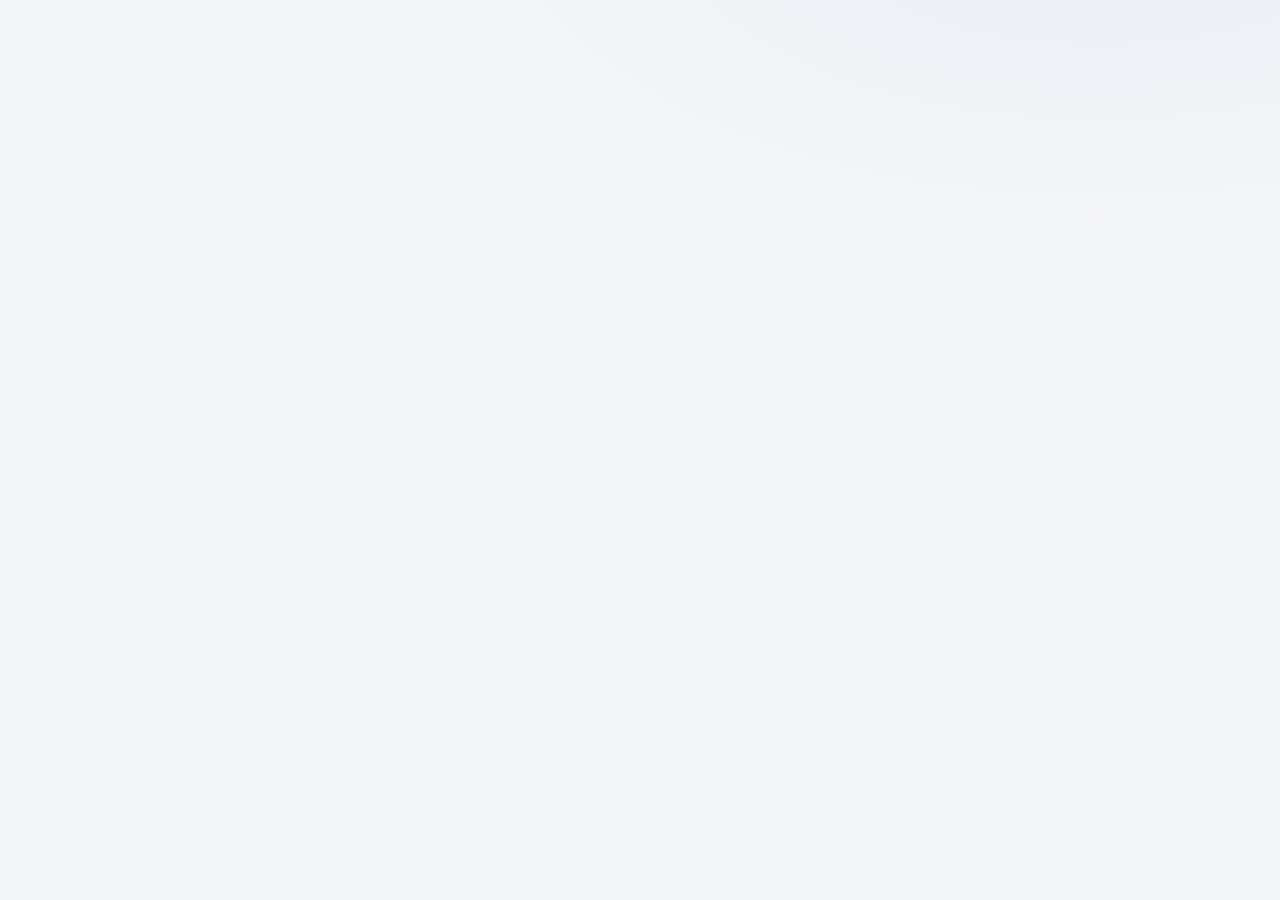
==== commit 2a4da650: "feat(ui): rework visual v4 "near-black" — sistema + Dashboard + logo Paleta v4 near-black neutra (in" ====
--- a/index.html
+++ b/index.html
@@ -4,7 +4,7 @@
   <meta charset="UTF-8" />
   <meta name="viewport" content="width=device-width, initial-scale=1, viewport-fit=cover" />
   <meta name="color-scheme" content="light dark" />
-  <meta name="theme-color" content="#070B14" />
+  <meta name="theme-color" content="#0A0A0B" />
   <title>FinanceOS</title>
   <meta name="description" content="Sistema operativo financiero personal de Alejo." />
 
--- a/src/styles/tokens.css
+++ b/src/styles/tokens.css
@@ -3,98 +3,112 @@
    Solo valores crudos. Los temas (themes.css) mapean estos
    primitivos a tokens semánticos. La UI usa SOLO semánticos.
 
-   Paleta v3 (rediseño fintech): Navy · Slate · Periwinkle · Violet ·
-   Emerald · Champagne. Fondo azul profundo, gradientes azul-violeta.
+   Paleta v4 (rework "near-black" 2026): Ink (casi negro neutro) ·
+   Blue (acento, restringido a acciones/activo) · Violet · Profit ·
+   Loss · Gold (metas). Fondo near-black neutro, el azul ya no tiñe
+   las superficies — solo comunica acción. Profundidad estilo Linear
+   vía hairline borders + highlight superior, no por sombras fuertes.
    ============================================================ */
 
 :root {
-  /* ---- Navy (neutros azul profundo, base de superficies dark) ---- */
-  --navy-950: #070B14;
-  --navy-900: #0C1322;
-  --navy-850: #111827;
-  --navy-800: #151D2D;
-  --navy-750: #1A2334;
-  --navy-700: #223048;
-  --navy-650: #2B3A55;
+  /* ---- Ink (neutros near-black, base de superficies dark) ---- */
+  --ink-950: #0A0A0B;
+  --ink-900: #111214;
+  --ink-850: #161719;
+  --ink-800: #17181C;
+  --ink-750: #1D1F24;
+  --ink-700: #2A2D35;
+  --ink-650: #353942;
 
-  /* ---- Graphite (legado, neutros sin tinte — aún referenciado) ---- */
-  --graphite-950: #0E1116;
-  --graphite-900: #13171E;
-  --graphite-850: #161B23;
-  --graphite-800: #1B212B;
-  --graphite-750: #222A35;
-  --graphite-700: #2C3543;
-  --graphite-650: #36404F;
+  /* ---- Navy / Graphite (legado v3 — repuntados a la rampa ink
+         neutra para que cualquier referencia suelta no se rompa) ---- */
+  --navy-950: var(--ink-950);
+  --navy-900: var(--ink-900);
+  --navy-850: var(--ink-850);
+  --navy-800: var(--ink-800);
+  --navy-750: var(--ink-750);
+  --navy-700: var(--ink-700);
+  --navy-650: var(--ink-650);
+  --graphite-950: var(--ink-950);
+  --graphite-900: var(--ink-900);
+  --graphite-850: var(--ink-850);
+  --graphite-800: var(--ink-800);
+  --graphite-750: var(--ink-750);
+  --graphite-700: var(--ink-700);
+  --graphite-650: var(--ink-650);
 
-  /* ---- Slate (neutros de texto / tema claro) ---- */
-  --slate-50:  #F7F8FB;
-  --slate-100: #ECEFF4;
-  --slate-200: #DCE1EA;
-  --slate-300: #C2C9D6;
-  --slate-350: #A7B0C2;
-  --slate-400: #97A1B2;
-  --slate-500: #6B7686;
-  --slate-600: #5A6577;
-  --slate-700: #353E4D;
-  --slate-800: #232A36;
-  --slate-900: #161B23;
-  --slate-950: #0F1318;
+  /* ---- Slate (neutros de texto / tema claro) — neutralizados ---- */
+  --slate-50:  #F7F8FA;
+  --slate-100: #EDEFF3;
+  --slate-200: #DCDFE6;
+  --slate-300: #C3C7D0;
+  --slate-350: #B6BAC5;   /* texto secundario (dark) */
+  --slate-400: #8C919E;   /* texto terciario (dark) */
+  --slate-500: #6F7480;   /* texto muted */
+  --slate-600: #5A6170;
+  --slate-700: #3A3F4B;
+  --slate-800: #23262E;
+  --slate-900: #16171B;
+  --slate-950: #0E0F12;
 
-  /* ---- Periwinkle (primario / marca) ---- */
-  --periwinkle-300: #BCC6FF;
-  --periwinkle-400: #A3B0FF;
-  --periwinkle-500: #8B9CFF;
-  --periwinkle-600: #6F82E8;
-  --periwinkle-700: #5266C9;
+  /* ---- Blue (primario / marca — el azul SOLO comunica acción) ---- */
+  --periwinkle-300: #A8C0FF;
+  --periwinkle-400: #5D88FF;   /* hover */
+  --periwinkle-500: #4F7CFF;   /* accent */
+  --periwinkle-600: #3B6BFF;
+  --periwinkle-700: #2F5AE0;   /* light mode (AA sobre blanco) */
 
-  /* ---- Violet (gradientes de marca azul-violeta) ---- */
-  --violet-300: #C4B0FC;
+  /* ---- Violet (acento secundario / gradiente de marca) ---- */
+  --violet-300: #C4B5FD;
   --violet-400: #A78BFA;
-  --violet-500: #8B6CF0;
-  --violet-600: #7857DB;
+  --violet-500: #8B5CF6;
+  --violet-600: #7C46E8;
 
-  /* ---- Emerald (crecimiento / inversiones / tendencia ↑) ---- */
-  --emerald-300: #84EDC7;
-  --emerald-400: #60E3B7;
-  --emerald-500: #3ECF8E;
-  --emerald-600: #2BB077;
-  --emerald-700: #1F9D6B;
+  /* ---- Profit (crecimiento / inversiones / tendencia ↑) ---- */
+  --emerald-300: #5CE6B0;
+  --emerald-400: #16C784;   /* profit */
+  --emerald-500: #00E091;   /* profit strong */
+  --emerald-600: #0FA86E;
+  --emerald-700: #0C8C5C;   /* light mode (AA) */
 
-  /* ---- Champagne Gold (metas / patrimonio aspiracional) ---- */
-  --champagne-300: #E4D2AC;
-  --champagne-400: #D6BE8C;
-  --champagne-500: #C6A76A;
-  --champagne-600: #AE9056;
-  --champagne-700: #8A6D3B;
+  /* ---- Gold (metas / patrimonio aspiracional) — cálido sobrio ---- */
+  --champagne-300: #E6D3A8;
+  --champagne-400: #D9B872;
+  --champagne-500: #C6A24E;
+  --champagne-600: #A9853A;
+  --champagne-700: #8A6A2E;   /* light mode (AA) */
 
   /* ---- Amber (advertencia) ---- */
   --amber-300: #F5C76B;
   --amber-400: #E8AE45;
   --amber-500: #C98A1E;
-  --amber-600: #B07A1E;
+  --amber-600: #9C6F1C;
 
-  /* ---- Red (tendencia ↓ / peligro, desaturado) ---- */
-  --red-300: #FFA3A3;
-  --red-400: #FF7A7A;
-  --red-500: #D85A50;
-  --red-600: #C4493F;
+  /* ---- Loss (tendencia ↓ / peligro) ---- */
+  --red-300: #FF9098;
+  --red-400: #FF5A67;   /* loss strong */
+  --red-500: #EA3943;   /* loss */
+  --red-600: #C92A33;   /* light mode (AA) */
 
   /* ---- Tipografía ---- */
-  --font-sans: "Inter", system-ui, -apple-system, "Segoe UI", Roboto, Helvetica, Arial, sans-serif;
+  --font-sans: "Inter", "SF Pro Display", system-ui, -apple-system, "Segoe UI", Roboto, Helvetica, Arial, sans-serif;
   --font-mono: "JetBrains Mono", ui-monospace, SFMono-Regular, Menlo, Consolas, monospace;
 
-  /* Escala tipográfica (jerarquía ampliada) */
-  --fs-display-xl: 3rem;    /* 48px — cifra héroe */
-  --fs-display: 2.625rem;   /* 42px */
-  --fs-h1: 2rem;            /* 32px */
-  --fs-h2: 1.375rem;        /* 22px */
-  --fs-h3: 1.125rem;        /* 18px */
-  --fs-kpi: 1.75rem;        /* 28px — valor de KPI */
-  --fs-body: 0.9375rem;     /* 15px */
-  --fs-caption: 0.8125rem;  /* 13px */
-  --fs-micro: 0.6875rem;    /* 11px */
+  /* Escala tipográfica (rework — cifras financieras dominan) */
+  --fs-display-xl: 3.5rem;   /* 56px — cifra héroe */
+  --fs-display-l: 3rem;      /* 48px */
+  --fs-display-m: 2.5rem;    /* 40px */
+  --fs-display: 2.5rem;      /* 40px (alias legado) */
+  --fs-h1: 2rem;             /* 32px */
+  --fs-h2: 1.5rem;           /* 24px */
+  --fs-h3: 1.25rem;          /* 20px */
+  --fs-kpi: 1.75rem;         /* 28px — valor de KPI */
+  --fs-body-lg: 1rem;        /* 16px */
+  --fs-body: 0.9375rem;      /* 15px */
+  --fs-caption: 0.8125rem;   /* 13px */
+  --fs-micro: 0.75rem;       /* 12px — labels micro uppercase */
 
-  --lh-tight: 1.1;
+  --lh-tight: 1.08;
   --lh-snug: 1.3;
   --lh-normal: 1.55;
 
@@ -110,30 +124,32 @@
 
   /* ---- Espaciado (escala 4px) ---- */
   --space-0: 0;
-  --space-1: 0.25rem;
-  --space-2: 0.5rem;
-  --space-3: 0.75rem;
-  --space-4: 1rem;
-  --space-5: 1.25rem;
-  --space-6: 1.5rem;
-  --space-8: 2rem;
-  --space-10: 2.5rem;
-  --space-12: 3rem;
-  --space-16: 4rem;
+  --space-1: 0.25rem;   /* 4 */
+  --space-2: 0.5rem;    /* 8 */
+  --space-3: 0.75rem;   /* 12 */
+  --space-4: 1rem;      /* 16 */
+  --space-5: 1.25rem;   /* 20 */
+  --space-6: 1.5rem;    /* 24 */
+  --space-8: 2rem;      /* 32 */
+  --space-10: 2.5rem;   /* 40 */
+  --space-12: 3rem;     /* 48 */
+  --space-16: 4rem;     /* 64 */
+  --space-24: 6rem;     /* 96 */
 
-  /* ---- Radios (amplios, premium) ---- */
-  --radius-xs: 7px;
-  --radius-sm: 11px;
-  --radius-md: 15px;
+  /* ---- Radios (spec rework: 12·16·20·24·28) ---- */
+  --radius-xs: 10px;
+  --radius-sm: 12px;
+  --radius-md: 16px;
   --radius-lg: 20px;
-  --radius-xl: 26px;
+  --radius-xl: 24px;    /* cards principales */
+  --radius-2xl: 28px;   /* hero cards */
   --radius-full: 999px;
 
-  /* ---- Sombras (suaves) ---- */
-  --shadow-xs: 0 1px 2px rgba(0,0,0,0.20);
-  --shadow-sm: 0 2px 10px rgba(0,0,0,0.22);
-  --shadow-md: 0 10px 30px rgba(0,0,0,0.30);
-  --shadow-lg: 0 24px 60px rgba(0,0,0,0.44);
+  /* ---- Sombras (muy discretas — la elevación viene del borde + highlight) ---- */
+  --shadow-xs: 0 1px 2px rgba(0,0,0,0.30);
+  --shadow-sm: 0 2px 10px rgba(0,0,0,0.32);
+  --shadow-md: 0 10px 30px rgba(0,0,0,0.40);
+  --shadow-lg: 0 24px 60px rgba(0,0,0,0.55);
 
   /* ---- Z-index ---- */
   --z-base: 1;
@@ -143,17 +159,17 @@
   --z-toast: 800;
   --z-command: 900;
 
-  /* ---- Motion ---- */
+  /* ---- Motion (microinteracciones 120–180ms) ---- */
   --ease-out: cubic-bezier(0.16, 1, 0.3, 1);
   --ease-in-out: cubic-bezier(0.65, 0, 0.35, 1);
-  --dur-fast: 120ms;
-  --dur-base: 200ms;
-  --dur-slow: 320ms;
+  --dur-fast: 130ms;
+  --dur-base: 180ms;
+  --dur-slow: 300ms;
 
   /* ---- Layout ---- */
   --sidebar-w: 252px;
   --topbar-h: 64px;
-  --content-max: 1200px;
+  --content-max: 1400px;
 }
 
 @media (prefers-reduced-motion: reduce) {
--- a/src/styles/themes.css
+++ b/src/styles/themes.css
@@ -1,14 +1,16 @@
 /* ============================================================
-   FinanceOS — Temas (tokens semánticos) · Paleta v2
+   FinanceOS — Temas (tokens semánticos) · Paleta v4 (near-black)
    La UI usa EXCLUSIVAMENTE estas variables semánticas.
    Cambiar de tema/paleta = cambiar el mapeo, no la UI.
 
    Roles de color:
-   - Periwinkle  → primario / marca / Patrimonio Neto
-   - Emerald     → inversiones + tendencia creciente (↑)
-   - Champagne   → metas
-   - Red         → tendencia decreciente (↓)
-   - Slate       → neutro (gastos y KPIs sin categoría)
+   - Blue (accent)  → primario / acción / elemento activo / highlight
+   - Violet         → acento secundario / gradiente de marca
+   - Profit         → inversiones + tendencia creciente (↑)
+   - Gold           → metas
+   - Loss           → tendencia decreciente (↓) / peligro
+   - Neutro         → gastos y KPIs sin categoría
+   El azul NO tiñe las superficies; solo comunica acción.
    ============================================================ */
 
 /* ---------- Dark (por defecto) ---------- */
@@ -16,135 +18,134 @@
 [data-theme="dark"] {
   color-scheme: dark;
 
-  /* Superficies (4 niveles, navy azul profundo — dossier fintech) */
-  --bg-app: var(--navy-950);
-  --bg-sidebar: var(--navy-900);
-  --bg-surface: var(--navy-800);
-  --bg-surface-2: var(--navy-750);
-  --bg-elevated: #1F2A3F;
-  --bg-hover: rgba(167,176,194,0.06);
-  --bg-active: rgba(167,176,194,0.10);
-  --bg-input: var(--navy-850);
+  /* Superficies (near-black neutro — rework 2026) */
+  --bg-app: var(--ink-950);
+  --bg-sidebar: var(--ink-900);
+  --bg-surface: var(--ink-800);
+  --bg-surface-2: var(--ink-750);
+  --bg-elevated: #1F2127;
+  --bg-hover: rgba(255,255,255,0.05);
+  --bg-active: rgba(255,255,255,0.08);
+  --bg-input: var(--ink-850);
 
-  /* Bordes (tinte slate frío, glassmorphism sutil) */
-  --border-subtle: rgba(167,176,194,0.07);
-  --border: rgba(167,176,194,0.12);
-  --border-strong: rgba(167,176,194,0.18);
+  /* Bordes neutros (hairline blanco translúcido — profundidad Linear) */
+  --border-subtle: rgba(255,255,255,0.07);
+  --border: rgba(255,255,255,0.12);
+  --border-strong: rgba(255,255,255,0.18);
 
   /* Texto */
   --text-primary: #FFFFFF;
-  --text-secondary: var(--slate-350);
-  --text-tertiary: var(--slate-400);   /* WCAG AA ≥4.5:1 contra --bg-app (#070B14) */
-  --text-inverse: var(--navy-900);
+  --text-secondary: #B6BAC5;
+  --text-tertiary: #8C919E;   /* AA ≥4.5:1 contra --bg-app (#0A0A0B) */
+  --text-muted: #7A7F8A;
+  --text-inverse: var(--ink-950);
 
-  /* Primario (periwinkle #8B9CFF) + secundario violeta (gradientes) */
+  /* Primario (azul #4F7CFF) — restringido a acción/activo */
   --accent: var(--periwinkle-500);
   --accent-hover: var(--periwinkle-400);
-  --accent-contrast: #0A0F1E;
-  --accent-bg: rgba(139,156,255,0.14);
+  --accent-contrast: #FFFFFF;
+  --accent-bg: rgba(79,124,255,0.12);
   --accent-2: var(--violet-400);
-  --accent-2-bg: rgba(167,139,250,0.14);
+  --accent-2-bg: rgba(139,92,246,0.12);
 
-  /* Emerald — inversiones + tendencia ↑ */
+  /* Profit — inversiones + tendencia ↑ */
   --positive: var(--emerald-400);
-  --positive-bg: rgba(96,227,183,0.13);
+  --positive-bg: rgba(22,199,132,0.13);
 
-  /* Champagne — metas */
+  /* Gold — metas */
   --gold: var(--champagne-400);
-  --gold-bg: rgba(198,167,106,0.14);
+  --gold-bg: rgba(217,184,114,0.13);
 
-  /* Red — tendencia ↓ */
-  --negative: var(--red-400);
-  --negative-bg: rgba(255,122,122,0.13);
+  /* Loss — tendencia ↓ */
+  --negative: var(--red-500);
+  --negative-bg: rgba(234,57,67,0.13);
 
   /* Funcionales */
   --warning: var(--amber-300);
-  --warning-bg: rgba(245,199,107,0.13);
+  --warning-bg: rgba(232,174,69,0.13);
   --info: var(--periwinkle-500);
-  --info-bg: rgba(139,156,255,0.14);
+  --info-bg: rgba(79,124,255,0.12);
   --neutral: var(--slate-400);
-  --neutral-bg: rgba(151,161,178,0.12);
+  --neutral-bg: rgba(140,145,158,0.12);
 
-  --focus-ring: rgba(139,156,255,0.55);
-  --skeleton: rgba(255,255,255,0.06);
-  --skeleton-shine: rgba(255,255,255,0.10);
-  --overlay: rgba(4,7,13,0.66);
+  --focus-ring: rgba(79,124,255,0.55);
+  --skeleton: rgba(255,255,255,0.05);
+  --skeleton-shine: rgba(255,255,255,0.09);
+  --overlay: rgba(0,0,0,0.68);
 
-  /* Pulido UI (atmósfera, glassmorphism sutil y gradiente azul-violeta de
-     marca) — solo decorativo, el color sigue comunicando significado. */
+  /* Pulido UI — atmósfera mínima, azul muy sutil (no tiñe el fondo).
+     El color sigue comunicando significado; aquí es solo profundidad. */
   --app-wash:
-    radial-gradient(1100px 560px at 82% -12%, rgba(139,156,255,0.10), transparent 62%),
-    radial-gradient(900px 520px at -8% 6%, rgba(167,139,250,0.06), transparent 55%);
-  --card-highlight: inset 0 1px 0 rgba(255,255,255,0.05);
-  --hero-glow: 0 18px 50px -28px rgba(139,156,255,0.50);
-  --brand-grad: linear-gradient(135deg, var(--periwinkle-500), var(--violet-400));
-  --btn-primary-grad: linear-gradient(135deg, var(--periwinkle-400), var(--violet-400));
-  --btn-primary-shadow: inset 0 1px 0 rgba(255,255,255,0.28), 0 6px 18px -8px rgba(139,156,255,0.55);
+    radial-gradient(1100px 560px at 86% -12%, rgba(79,124,255,0.05), transparent 60%);
+  --card-highlight: inset 0 1px 0 rgba(255,255,255,0.04);
+  --hero-glow: 0 18px 50px -30px rgba(79,124,255,0.35);
+  --brand-grad: linear-gradient(135deg, var(--periwinkle-500), var(--violet-500));
+  --btn-primary-grad: linear-gradient(135deg, var(--periwinkle-500), var(--periwinkle-600));
+  --btn-primary-shadow: inset 0 1px 0 rgba(255,255,255,0.22), 0 6px 18px -8px rgba(79,124,255,0.55);
 }
 
 /* ---------- Light ---------- */
 [data-theme="light"] {
   color-scheme: light;
 
-  --bg-app: #F1F3F7;
+  --bg-app: #F4F5F7;
   --bg-sidebar: #FFFFFF;
   --bg-surface: #FFFFFF;
-  --bg-surface-2: #F5F7FA;
+  --bg-surface-2: #F5F6F8;
   --bg-elevated: #FFFFFF;
-  --bg-hover: rgba(20,24,31,0.04);
-  --bg-active: rgba(20,24,31,0.07);
+  --bg-hover: rgba(16,18,22,0.04);
+  --bg-active: rgba(16,18,22,0.07);
   --bg-input: #FFFFFF;
 
-  --border-subtle: rgba(20,24,31,0.06);
-  --border: rgba(20,24,31,0.10);
-  --border-strong: rgba(20,24,31,0.16);
+  --border-subtle: rgba(16,18,22,0.07);
+  --border: rgba(16,18,22,0.11);
+  --border-strong: rgba(16,18,22,0.17);
 
-  --text-primary: #1A2130;
-  --text-secondary: #5A6577;
-  --text-tertiary: #6B7686;  /* WCAG AA ≥4.5:1 contra --bg-surface (#FFFFFF) — era #8A93A3 (~3.2:1) */
-  --text-inverse: var(--slate-50);
+  --text-primary: #14161A;
+  --text-secondary: #565C66;
+  --text-tertiary: #6B7079;  /* AA ≥4.5:1 contra blanco */
+  --text-muted: #868B94;
+  --text-inverse: #FFFFFF;
 
   /* En claro usamos tonos profundos (contraste AA en texto/relleno) */
   --accent: var(--periwinkle-700);
   --accent-hover: var(--periwinkle-600);
   --accent-contrast: #FFFFFF;
-  --accent-bg: rgba(82,102,201,0.12);
+  --accent-bg: rgba(47,90,224,0.12);
   --accent-2: var(--violet-500);
-  --accent-2-bg: rgba(139,108,240,0.12);
+  --accent-2-bg: rgba(139,92,246,0.12);
 
   --positive: var(--emerald-700);
-  --positive-bg: rgba(31,157,107,0.12);
+  --positive-bg: rgba(12,140,92,0.12);
 
   --gold: var(--champagne-700);
-  --gold-bg: rgba(138,109,59,0.12);
+  --gold-bg: rgba(138,106,46,0.12);
 
   --negative: var(--red-600);
-  --negative-bg: rgba(196,73,63,0.10);
+  --negative-bg: rgba(201,42,51,0.10);
 
   --warning: var(--amber-600);
-  --warning-bg: rgba(176,122,30,0.12);
+  --warning-bg: rgba(156,111,28,0.12);
   --info: var(--periwinkle-700);
-  --info-bg: rgba(80,102,201,0.12);
+  --info-bg: rgba(47,90,224,0.12);
   --neutral: var(--slate-600);
-  --neutral-bg: rgba(90,101,119,0.12);
+  --neutral-bg: rgba(90,97,112,0.12);
 
-  --focus-ring: rgba(80,102,201,0.45);
-  --skeleton: rgba(20,24,31,0.06);
-  --skeleton-shine: rgba(20,24,31,0.03);
-  --overlay: rgba(20,24,31,0.35);
+  --focus-ring: rgba(47,90,224,0.45);
+  --skeleton: rgba(16,18,22,0.06);
+  --skeleton-shine: rgba(16,18,22,0.03);
+  --overlay: rgba(16,18,22,0.35);
 
-  --shadow-xs: 0 1px 2px rgba(20,24,31,0.06);
-  --shadow-sm: 0 2px 10px rgba(20,24,31,0.08);
-  --shadow-md: 0 10px 30px rgba(20,24,31,0.10);
-  --shadow-lg: 0 24px 60px rgba(20,24,31,0.16);
+  --shadow-xs: 0 1px 2px rgba(16,18,22,0.06);
+  --shadow-sm: 0 2px 10px rgba(16,18,22,0.08);
+  --shadow-md: 0 10px 30px rgba(16,18,22,0.10);
+  --shadow-lg: 0 24px 60px rgba(16,18,22,0.16);
 
-  /* Pulido UI (atmósfera y elevación) */
   --app-wash:
-    radial-gradient(1100px 560px at 82% -12%, rgba(82,102,201,0.06), transparent 62%),
-    radial-gradient(900px 520px at -8% 6%, rgba(120,87,219,0.04), transparent 55%);
+    radial-gradient(1100px 560px at 86% -12%, rgba(47,90,224,0.05), transparent 60%);
   --card-highlight: 0 0 0 0 transparent;
-  --hero-glow: 0 18px 44px -26px rgba(82,102,201,0.35);
+  --hero-glow: 0 18px 44px -28px rgba(47,90,224,0.30);
   --brand-grad: linear-gradient(135deg, var(--periwinkle-600), var(--violet-500));
-  --btn-primary-grad: linear-gradient(135deg, var(--periwinkle-600), var(--violet-500));
-  --btn-primary-shadow: inset 0 1px 0 rgba(255,255,255,0.18), 0 6px 18px -8px rgba(82,102,201,0.50);
+  --btn-primary-grad: linear-gradient(135deg, var(--periwinkle-600), var(--periwinkle-700));
+  --btn-primary-shadow: inset 0 1px 0 rgba(255,255,255,0.18), 0 6px 18px -8px rgba(47,90,224,0.45);
 }
--- a/src/styles/layout.css
+++ b/src/styles/layout.css
@@ -187,10 +187,14 @@
 }
 .view-anim .grid--kpi > *,
 .view-anim .grid--2 > *,
+.view-anim .dash-row > *,
 .view-anim > .section,
 .view-anim > .card {
   animation: view-item-in var(--dur-slow) var(--ease-out) backwards;
 }
+.view-anim .dash-row > :nth-child(1) { animation-delay: 0ms; }
+.view-anim .dash-row > :nth-child(2) { animation-delay: 60ms; }
+.view-anim .dash-row > :nth-child(3) { animation-delay: 120ms; }
 .view-anim .grid--kpi > :nth-child(1) { animation-delay: 0ms; }
 .view-anim .grid--kpi > :nth-child(2) { animation-delay: 40ms; }
 .view-anim .grid--kpi > :nth-child(3) { animation-delay: 80ms; }
@@ -200,3 +204,22 @@
 .view-anim .grid--2 > :nth-child(1), .view-anim > .section:nth-of-type(1) { animation-delay: 120ms; }
 .view-anim .grid--2 > :nth-child(2), .view-anim > .section:nth-of-type(2) { animation-delay: 180ms; }
 .view-anim > .section:nth-of-type(n+3) { animation-delay: 240ms; }
+
+/* ---------- PERF: contención de render (scroll fluido) ----------
+   content-visibility:auto evita layout+paint de lo que está fuera del viewport
+   (clave en Transacciones/Inversiones/Analítica con muchas filas y cards). El
+   valor `auto` de contain-intrinsic-size recuerda el tamaño real tras el primer
+   render → sin saltos al volver a scrollear. `contain` aísla los reflows de cada
+   fila para que un cambio en una no repinte la lista entera.
+   No es animación → no lo toca prefers-reduced-motion. Las cards visibles sí
+   renderizan, así que el stagger de .view-anim sigue intacto. */
+.card {
+  content-visibility: auto;
+  contain-intrinsic-size: auto 320px;
+}
+.row-list > .row,
+.tx-row {
+  content-visibility: auto;
+  contain-intrinsic-size: auto 56px;
+  contain: layout style paint;
+}
--- a/src/styles/components.css
+++ b/src/styles/components.css
@@ -10,7 +10,10 @@
   padding: var(--space-6);
   /* Elevación sutil + hairline superior (solo dark) — profundidad estilo Linear */
   box-shadow: var(--shadow-xs), var(--card-highlight);
-}
+  transition: border-color var(--dur-base) var(--ease-out);
+}
+.card:hover { border-color: var(--border); }
+@media (pointer: coarse) { .card:hover { border-color: var(--border-subtle); } }
 .card--pad-sm { padding: var(--space-4); }
 .card__head { display: flex; align-items: center; justify-content: space-between; margin-bottom: var(--space-4); }
 .card__title { font-size: var(--fs-h3); font-weight: var(--fw-semibold); }
@@ -57,6 +60,7 @@
 /* KPI héroe — Patrimonio Neto destacado */
 .kpi--hero {
   grid-column: span 2;
+  border-radius: var(--radius-2xl);
   background:
     radial-gradient(120% 140% at 100% 0%, var(--accent-bg), transparent 60%),
     radial-gradient(90% 120% at 0% 100%, color-mix(in srgb, var(--accent-2) 7%, transparent), transparent 55%),
@@ -114,7 +118,7 @@
 /* ---------- Button ---------- */
 .btn {
   display: inline-flex; align-items: center; justify-content: center; gap: var(--space-2);
-  height: 38px; padding: 0 var(--space-4);
+  height: 40px; padding: 0 var(--space-4);
   border-radius: var(--radius-sm);
   font-weight: var(--fw-semibold); font-size: var(--fs-body);
   border: 1px solid transparent;
@@ -135,7 +139,7 @@
 /* Outline — usado en inversiones/import (acciones secundarias con borde marcado) */
 .btn--outline { background: transparent; color: var(--text-primary); border-color: var(--border); }
 .btn--outline:hover { background: var(--bg-hover); border-color: var(--border-strong); }
-.btn--icon { width: 38px; height: 38px; padding: 0; }
+.btn--icon { width: 40px; height: 40px; padding: 0; }
 .btn svg { width: 18px; height: 18px; }
 
 /* ---------- Data table ---------- */
@@ -202,6 +206,7 @@
 /* ---------- Progress ---------- */
 .progress { height: 8px; border-radius: var(--radius-full); background: var(--bg-surface-2); overflow: hidden; }
 .progress__bar { height: 100%; border-radius: var(--radius-full); background: var(--accent); transition: width var(--dur-slow) var(--ease-out); }
+.progress__bar--positive { background: var(--positive); }
 .progress__bar--warning { background: var(--warning); }
 .progress__bar--negative { background: var(--negative); }
 .progress__bar--gold { background: var(--gold); }
@@ -295,9 +300,9 @@
 .field__label { font-size: var(--fs-caption); font-weight: var(--fw-medium); color: var(--text-secondary); }
 .field__error { font-size: var(--fs-caption); color: var(--negative); min-height: 0; }
 .input {
-  height: 42px; padding: 0 var(--space-3);
+  height: 44px; padding: 0 var(--space-3);
   background: var(--bg-input); color: var(--text-primary);
-  border: 1px solid var(--border); border-radius: var(--radius-sm);
+  border: 1px solid var(--border); border-radius: 14px;
   font-size: var(--fs-body); width: 100%;
   transition: border-color var(--dur-fast) var(--ease-out), box-shadow var(--dur-fast) var(--ease-out);
 }
@@ -309,7 +314,7 @@
 select.input { appearance: none; cursor: pointer;
   padding-right: 2.5rem; /* espacio para la flecha custom; evita que texto largo solape el chevron */
   background-image: linear-gradient(45deg, transparent 50%, var(--text-tertiary) 50%), linear-gradient(135deg, var(--text-tertiary) 50%, transparent 50%);
-  background-position: calc(100% - 18px) 18px, calc(100% - 13px) 18px; background-size: 5px 5px; background-repeat: no-repeat;
+  background-position: calc(100% - 18px) 19px, calc(100% - 13px) 19px; background-size: 5px 5px; background-repeat: no-repeat;
 }
 .field-row { display: grid; grid-template-columns: 1fr 1fr; gap: var(--space-3); }
 @media (max-width: 480px) { .field-row { grid-template-columns: 1fr; } }
@@ -573,20 +578,60 @@
 .import-done__actions { display: flex; gap: var(--space-3); flex-wrap: wrap; justify-content: center; }
 
 /* ---------- Investment cards ---------- */
-.inv-cards-grid { display: grid; grid-template-columns: repeat(auto-fill, minmax(320px, 1fr)); gap: var(--space-4); }
-.inv-card { background: var(--bg-elevated); border: 1px solid var(--border); border-radius: var(--radius-lg); padding: var(--space-4); display: flex; flex-direction: column; gap: var(--space-3); }
-.inv-card__head { display: flex; align-items: flex-start; justify-content: space-between; gap: var(--space-3); }
-.inv-card__title-wrap { display: flex; flex-direction: column; gap: 3px; flex: 1; min-width: 0; }
+/* ── Posiciones (Acciones/ETF) — tiles compactos expandibles ──
+   Desktop: grid de tiles cuadrados que van al lado (aprovecha el ancho).
+   Móvil: filas a ancho completo (1 columna). En ambos, tap/clic en el header
+   despliega el cuerpo (métricas + acciones). */
+.inv-cards-grid { display: grid; grid-template-columns: repeat(auto-fill, minmax(215px, 1fr)); gap: var(--space-3); align-items: start; }
+.inv-card { position: relative; background: var(--bg-elevated); border: 1px solid var(--border); border-radius: var(--radius-lg); padding: var(--space-4); display: flex; flex-direction: column; gap: 0; }
+.inv-card__head { display: flex; flex-direction: column; gap: var(--space-2); cursor: pointer; }
+.inv-card__head:focus-visible { outline: 2px solid var(--focus-ring); outline-offset: 2px; border-radius: var(--radius-sm); }
+.inv-card__title-wrap { display: flex; flex-direction: column; gap: 4px; align-items: flex-start; min-width: 0; }
 .inv-card__ticker { font-size: var(--fs-h3); font-weight: var(--fw-bold); color: var(--text-primary); letter-spacing: -.01em; }
-.inv-card__name { font-size: var(--fs-caption); color: var(--text-secondary); white-space: nowrap; overflow: hidden; text-overflow: ellipsis; }
-.inv-card__value-wrap { text-align: right; flex-shrink: 0; }
-.inv-card__value { font-size: var(--fs-body); font-weight: var(--fw-semibold); color: var(--text-primary); }
-.inv-card__gain { font-size: var(--fs-caption); font-weight: var(--fw-medium); }
+.inv-card__name { font-size: var(--fs-caption); color: var(--text-secondary); white-space: nowrap; overflow: hidden; text-overflow: ellipsis; max-width: 100%; }
+.inv-card__value-wrap { text-align: left; }
+.inv-card__value { font-size: var(--fs-h3); font-weight: var(--fw-bold); color: var(--text-primary); letter-spacing: -.01em; }
+.inv-card__gain { font-size: var(--fs-caption); font-weight: var(--fw-semibold); }
+/* Chevron: esquina superior derecha del tile */
+.inv-card__chev { position: absolute; top: var(--space-3); right: var(--space-3); display: inline-flex; color: var(--text-tertiary); transition: transform var(--dur-fast) var(--ease-out); }
+.inv-card__chev svg { width: 16px; height: 16px; }
+.inv-card.is-open .inv-card__chev { transform: rotate(180deg); }
+/* Cuerpo colapsado por defecto; se despliega al expandir */
+.inv-card__body { display: none; flex-direction: column; gap: var(--space-3); margin-top: var(--space-3); }
+.inv-card.is-open .inv-card__body { display: flex; }
 .inv-card__metrics { display: grid; grid-template-columns: 1fr 1fr; gap: var(--space-2) var(--space-4); padding: var(--space-3) 0; border-top: 1px solid var(--border-subtle); border-bottom: 1px solid var(--border-subtle); }
 .inv-metric { display: flex; flex-direction: column; gap: 1px; }
 .inv-metric__label { font-size: var(--fs-micro); color: var(--text-secondary); text-transform: uppercase; letter-spacing: .05em; font-weight: var(--fw-semibold); }
 .inv-metric__value { font-size: var(--fs-caption); font-weight: var(--fw-semibold); color: var(--text-primary); }
 .inv-card__actions { display: flex; align-items: center; gap: var(--space-2); flex-wrap: wrap; }
+
+/* Móvil: filas a ancho completo. Header limpio de 2 líneas por lado —
+   izquierda ticker/nombre, derecha valor/rendimiento — alineadas al centro.
+   Se ocultan badges y "Hoy %" de la fila (redundantes/ruido); el detalle
+   completo aparece al expandir. */
+@media (max-width: 920px) {
+  /* align-items: stretch → todas las filas a ancho completo uniforme (sin esto
+     heredaban el align-items:start del grid desktop y tomaban el ancho de su
+     contenido, quedando cada card de un tamaño distinto). */
+  .inv-cards-grid { display: flex; flex-direction: column; gap: var(--space-2); align-items: stretch; }
+  .inv-card { padding: var(--space-3) var(--space-4); }
+  .inv-card__head { flex-direction: row; align-items: center; justify-content: space-between; gap: var(--space-3); padding-right: var(--space-6); }
+  .inv-card__title-wrap { flex-direction: column; align-items: flex-start; gap: 2px; flex: 1; min-width: 0; }
+  .inv-card__ticker { font-size: var(--fs-body); }
+  .inv-card__name { font-size: var(--fs-micro); }
+  /* badges fuera de la fila colapsada; reaparecen al expandir */
+  .inv-card:not(.is-open) .inv-card__title-wrap .badge { display: none; }
+  .inv-card__value-wrap { text-align: right; flex-shrink: 0; }
+  .inv-card__value { font-size: var(--fs-body); font-weight: var(--fw-bold); }
+  .inv-card__chev { top: 50%; transform: translateY(-50%); right: var(--space-3); }
+  .inv-card.is-open .inv-card__chev { transform: translateY(-50%) rotate(180deg); }
+  /* al expandir, los badges pasan a su propia línea bajo el ticker/nombre */
+  .inv-card.is-open .inv-card__title-wrap { flex-wrap: wrap; }
+}
+
+/* Control de orden de posiciones */
+.inv-sort { display: flex; align-items: center; gap: var(--space-2); flex-wrap: wrap; margin-bottom: var(--space-4); }
+.inv-sort__label { font-size: var(--fs-caption); color: var(--text-secondary); }
 .gap-2 { gap: var(--space-2); }
 .inv-section-head { display: flex; align-items: center; justify-content: space-between; flex-wrap: wrap; gap: var(--space-2); margin-bottom: var(--space-4); padding-bottom: var(--space-3); border-bottom: 1px solid var(--border-subtle); }
 .inv-section-title { display: flex; align-items: center; gap: var(--space-2); }
@@ -654,6 +699,37 @@
 /* P3: el total del grupo es una métrica — jerarquía sobre la etiqueta. */
 .acct-group__total { font-size: var(--fs-body); font-weight: var(--fw-semibold); color: var(--text-primary); font-variant-numeric: tabular-nums; }
 
+/* R2: header de grupo colapsable (botón full-width) + chevron */
+.acct-group__header--toggle { width: 100%; cursor: pointer; align-items: center; border-radius: var(--radius-xs); }
+.acct-group__header--toggle:hover .acct-group__label { color: var(--text-secondary); }
+.acct-group__label { display: inline-flex; align-items: center; gap: var(--space-1); }
+.acct-group__chev { display: inline-flex; transition: transform var(--dur-fast) var(--ease-out); }
+.acct-group__chev svg { width: 12px; height: 12px; }
+.acct-group__chev--closed { transform: rotate(-90deg); }
+@media (max-width: 920px) {
+  /* R2/R3/R4 móvil: acciones por fila → bottom sheet */
+  .acct-row .row__actions, .rec-row .row__actions, .nw-row .row__actions,
+  .debt-row .row__actions, .goal-card .row__actions { display: none; }
+  .acct-row, .rec-row, .nw-row, .debt-row, .goal-card { cursor: pointer; }
+}
+
+/* R2: recurrente pausado — atenuado */
+.rec-row--paused .row__main, .rec-row--paused .row__amount { opacity: 0.55; }
+
+/* R2: navegación de período (Presupuestos) */
+.period-nav {
+  display: flex; align-items: center; gap: var(--space-2);
+  margin-bottom: var(--space-4);
+}
+.period-nav__label {
+  font-size: var(--fs-h3); font-weight: var(--fw-semibold);
+  min-width: 150px; text-align: center;
+}
+
+/* R2: héroe de Presupuestos (hero + gauge) */
+.budget-hero { grid-template-columns: 1.6fr 1fr; }
+@media (max-width: 720px) { .budget-hero { grid-template-columns: 1fr; } }
+
 /* Cuentas — chips de presets en modal "Nueva cuenta" */
 .preset-chips { display: flex; flex-wrap: wrap; gap: var(--space-2); padding-bottom: var(--space-4); border-bottom: 1px solid var(--border-subtle); margin-bottom: var(--space-4); }
 .preset-chip { font-size: var(--fs-caption); font-weight: var(--fw-medium); padding: var(--space-1) var(--space-3); border-radius: var(--radius-full); border: 1px solid var(--border); background: var(--bg-surface); color: var(--text-secondary); cursor: pointer; transition: background var(--dur-fast), color var(--dur-fast), border-color var(--dur-fast); white-space: nowrap; }
@@ -677,6 +753,33 @@
 /* Transacciones — resumen de filtro */
 .tx-summary { font-size: var(--fs-caption); color: var(--text-secondary); margin-bottom: var(--space-3); min-height: 1em; }
 
+/* ---- R1: resumen vivo + paginación + sheet móvil en Transacciones ---- */
+.tx-flow { margin-bottom: var(--space-4); }
+.tx-loadmore { display: flex; justify-content: center; margin-top: var(--space-4); }
+@media (max-width: 920px) {
+  /* Acciones por fila → bottom sheet (la fila completa es tappable) */
+  .tx-row .row__actions { display: none; }
+  .tx-row { cursor: pointer; }
+}
+
+/* ---- R1: quick-add de la vista Hoy (solo móvil — en desktop está el CTA) ---- */
+.today-quick { display: none; }
+@media (max-width: 920px) {
+  .today-quick { display: grid; grid-template-columns: 1fr 1fr; gap: var(--space-3); margin-top: var(--space-4); }
+  .today-quick__btn {
+    display: flex; align-items: center; justify-content: center; gap: var(--space-2);
+    padding: var(--space-4);
+    border-radius: var(--radius-md);
+    font-size: var(--fs-body); font-weight: var(--fw-semibold);
+    border: 1px solid var(--border-subtle);
+    transition: background var(--dur-fast) var(--ease-out);
+  }
+  .today-quick__btn svg { width: 18px; height: 18px; }
+  .today-quick__btn--expense { background: var(--negative-bg); color: var(--negative); }
+  .today-quick__btn--income  { background: var(--positive-bg); color: var(--positive); }
+  .today-quick__btn:active { filter: brightness(1.15); }
+}
+
 /* ---------- Vista FIRE — inputs y tabla de sensibilidad ---------- */
 .fire-inputs__grid {
   display: grid;
@@ -726,3 +829,215 @@
   font-weight: var(--fw-bold);
   border-color: var(--accent);
 }
+
+/* ============================================================
+   Design system fintech compartido (DOSSIER_UI_UX_FINTECH)
+   Las clases .dash-* nacieron en el Dashboard y son COMPARTIDAS
+   por todas las vistas vía components/ui.js (R0): HeroCard,
+   ScoreRing, MiniRow, DetailsBlock, Fab, FilterBar, ActionSheet.
+   ============================================================ */
+
+/* ---- FAB móvil (R0.3) — solo ≤920px, sobre la bottom-nav ---- */
+.fab { display: none; }
+@media (max-width: 920px) {
+  .fab {
+    display: grid; place-items: center;
+    position: fixed;
+    right: var(--space-4);
+    bottom: calc(62px + var(--space-3) * 2 + env(safe-area-inset-bottom, 0px));
+    width: 54px; height: 54px;
+    border-radius: var(--radius-full);
+    background: var(--btn-primary-grad);
+    color: var(--accent-contrast);
+    box-shadow: var(--btn-primary-shadow), var(--shadow-md);
+    z-index: var(--z-sticky);
+    transition: transform var(--dur-fast) var(--ease-out);
+  }
+  .fab:active { transform: scale(0.94); }
+  .fab svg { width: 24px; height: 24px; }
+  /* El FAB sustituye al CTA del header en móvil */
+  .u-hide-mobile { display: none !important; }
+}
+
+/* ---- Action sheet (R0.4) — modal--sheet: bottom sheet en móvil ---- */
+.sheet-actions { display: flex; flex-direction: column; gap: var(--space-1); }
+.sheet-actions__btn {
+  display: flex; align-items: center; gap: var(--space-3);
+  width: 100%; padding: var(--space-3) var(--space-3);
+  border-radius: var(--radius-sm);
+  font-size: var(--fs-body); font-weight: var(--fw-medium);
+  color: var(--text-primary); text-align: left;
+  transition: background var(--dur-fast) var(--ease-out);
+}
+.sheet-actions__btn:hover { background: var(--bg-hover); }
+.sheet-actions__btn--danger { color: var(--negative); }
+.sheet-actions__ico { display: flex; color: var(--text-secondary); }
+.sheet-actions__btn--danger .sheet-actions__ico { color: var(--negative); }
+.sheet-actions__ico svg { width: 18px; height: 18px; }
+@media (max-width: 920px) {
+  .modal-overlay:has(.modal--sheet) { align-items: flex-end; padding: 0; }
+  .modal--sheet {
+    width: 100%; max-width: none;
+    border-radius: var(--radius-xl) var(--radius-xl) 0 0;
+    margin: auto 0 0;
+    max-height: 80dvh;
+    padding-bottom: calc(var(--space-4) + env(safe-area-inset-bottom, 0px));
+    animation: sheet-up var(--dur-base) var(--ease-out);
+  }
+  @keyframes sheet-up {
+    from { transform: translateY(24px); opacity: 0; }
+    to   { transform: none; opacity: 1; }
+  }
+  .sheet-actions__btn { padding: var(--space-4) var(--space-3); }
+}
+
+/* ---- Barra de filtros sticky (R0.5) ---- */
+.filterbar {
+  position: sticky;
+  top: var(--topbar-h);
+  z-index: calc(var(--z-sticky) - 2);
+  display: flex; align-items: center; gap: var(--space-2); flex-wrap: wrap;
+  padding: var(--space-2) 0 var(--space-3);
+  background: color-mix(in srgb, var(--bg-app) 86%, transparent);
+  backdrop-filter: saturate(140%) blur(10px);
+}
+
+/* ============================================================
+   Bloques del rediseño (compartidos, origen Dashboard)
+   ============================================================ */
+
+/* Filas de 3 bloques: 3 col desktop → 2 col tablet → 1 col móvil */
+.dash-row { grid-template-columns: repeat(3, minmax(0, 1fr)); }
+.dash-row--hero { grid-template-columns: 1.45fr 1fr 1fr; }
+@media (max-width: 1180px) {
+  .dash-row { grid-template-columns: repeat(2, minmax(0, 1fr)); }
+  .dash-row--hero { grid-template-columns: 1fr 1fr; }
+  .dash-row--hero > .dash-hero { grid-column: span 2; }
+}
+@media (max-width: 720px) {
+  .dash-row, .dash-row--hero { grid-template-columns: 1fr; }
+  .dash-row--hero > .dash-hero { grid-column: span 1; }
+}
+
+/* ---- Bloque 1: Patrimonio héroe ---- */
+.dash-hero {
+  position: relative;
+  overflow: hidden;
+  border-radius: var(--radius-2xl);
+  background:
+    radial-gradient(120% 140% at 100% 0%, var(--accent-bg), transparent 60%),
+    radial-gradient(90% 120% at 0% 100%, color-mix(in srgb, var(--accent-2) 7%, transparent), transparent 55%),
+    var(--bg-surface);
+  border-color: color-mix(in srgb, var(--accent) 22%, var(--border));
+  box-shadow: var(--hero-glow), var(--card-highlight);
+}
+.dash-hero__top { display: flex; align-items: center; justify-content: space-between; }
+.dash-hero__value {
+  font-size: clamp(2rem, 6vw, var(--fs-display-xl));
+  font-weight: var(--fw-bold);
+  letter-spacing: var(--tracking-tighter);
+  margin-top: var(--space-2);
+}
+.dash-hero__trend { display: flex; align-items: center; gap: var(--space-2); margin-top: var(--space-1); flex-wrap: wrap; }
+.dash-hero__split {
+  display: flex; gap: var(--space-6); flex-wrap: wrap;
+  margin-top: var(--space-4); padding-top: var(--space-3);
+  border-top: 1px solid var(--border-subtle);
+}
+.dash-hero__k { font-size: var(--fs-micro); color: var(--text-tertiary); font-weight: var(--fw-semibold); text-transform: uppercase; letter-spacing: var(--tracking-wide); }
+.dash-hero__v { font-size: var(--fs-h3); font-weight: var(--fw-semibold); margin-top: 2px; }
+.dash-hero__spark { position: absolute; right: var(--space-4); top: var(--space-5); color: var(--accent); opacity: 0.9; pointer-events: none; }
+@media (max-width: 520px) { .dash-hero__spark { display: none; } }
+
+/* ---- Bloque 2: Salud financiera (gauge) ---- */
+.dash-health { display: flex; align-items: center; gap: var(--space-5); }
+.dash-gauge { position: relative; width: 80px; height: 80px; flex: 0 0 auto; }
+.dash-gauge--positive { color: var(--positive); }
+.dash-gauge--info     { color: var(--accent); }
+.dash-gauge--warning  { color: var(--warning); }
+.dash-gauge--negative { color: var(--negative); }
+.dash-gauge__num {
+  position: absolute; inset: 0; display: grid; place-items: center;
+  font-size: var(--fs-h2); font-weight: var(--fw-bold); color: var(--text-primary);
+}
+.dash-health__rows { flex: 1; display: flex; flex-direction: column; gap: var(--space-2); min-width: 0; }
+.dash-health__row { display: flex; align-items: center; justify-content: space-between; gap: var(--space-2); }
+.dash-warn { color: var(--warning); }
+
+/* ---- Bloque 3: Flujo del mes ---- */
+.dash-flow { display: flex; flex-direction: column; gap: var(--space-3); }
+.dash-flow__top { display: flex; justify-content: space-between; align-items: baseline; margin-bottom: var(--space-1); }
+.dash-flow__amt { font-weight: var(--fw-semibold); font-size: var(--fs-caption); }
+.dash-flow__net {
+  display: flex; justify-content: space-between; align-items: center;
+  padding-top: var(--space-3); border-top: 1px solid var(--border-subtle);
+}
+.dash-flow__netval { font-size: var(--fs-h3); font-weight: var(--fw-bold); margin-right: var(--space-2); }
+
+/* ---- Totales de bloque (Inversiones / Deudas) ---- */
+.dash-blocktotal { font-size: var(--fs-kpi); font-weight: var(--fw-bold); letter-spacing: var(--tracking-tight); margin-bottom: var(--space-3); }
+
+/* ---- Filas compactas (posiciones, deudas) ---- */
+.dash-minilist { display: flex; flex-direction: column; }
+.dash-mini {
+  display: flex; align-items: center; gap: var(--space-3);
+  padding: var(--space-2) 0; border-top: 1px solid var(--border-subtle);
+}
+.dash-mini:first-child { border-top: 0; }
+.dash-mini__avatar {
+  width: 30px; height: 30px; border-radius: var(--radius-xs);
+  display: grid; place-items: center; flex: 0 0 auto;
+  font-size: var(--fs-micro); font-weight: var(--fw-bold);
+}
+.dash-mini__avatar--accent { background: var(--accent-bg); color: var(--accent); }
+.dash-mini__main { flex: 1; min-width: 0; }
+.dash-mini__title { font-size: var(--fs-body); font-weight: var(--fw-medium); overflow: hidden; text-overflow: ellipsis; white-space: nowrap; }
+.dash-mini__sub { font-size: var(--fs-caption); color: var(--text-tertiary); }
+.dash-mini__right { text-align: right; flex: 0 0 auto; }
+.dash-mini__val { font-weight: var(--fw-semibold); font-size: var(--fs-body); }
+.dash-mini__valsub { font-size: var(--fs-caption); }
+
+/* ---- Bloque 5: Deudas ---- */
+.dash-dist {
+  display: flex; height: 9px; border-radius: var(--radius-full);
+  overflow: hidden; margin-bottom: var(--space-3); gap: 2px;
+}
+.dash-dist > span { display: block; height: 100%; min-width: 4px; border-radius: 2px; }
+.dash-dot { width: 9px; height: 9px; border-radius: 50%; display: block; }
+.dash-strategy {
+  display: flex; align-items: flex-start; gap: var(--space-2);
+  margin-top: var(--space-3); padding: var(--space-2) var(--space-3);
+  border-radius: var(--radius-sm);
+  background: var(--accent-bg);
+  border: 1px solid color-mix(in srgb, var(--accent) 25%, transparent);
+  font-size: var(--fs-caption); color: var(--text-secondary); line-height: var(--lh-snug);
+}
+.dash-strategy b { color: var(--accent); font-weight: var(--fw-semibold); }
+.dash-strategy svg { width: 15px; height: 15px; color: var(--accent); flex: 0 0 auto; margin-top: 1px; }
+.dash-strategy--warn { background: var(--warning-bg); border-color: color-mix(in srgb, var(--warning) 30%, transparent); }
+.dash-strategy--warn svg { color: var(--warning); }
+
+/* ---- Bloque 6: Metas (proyección + probabilidad) ---- */
+.goal__outlook {
+  display: flex; align-items: center; justify-content: space-between;
+  gap: var(--space-2); margin-top: var(--space-1);
+}
+
+/* ---- Bloque 8: Insights ---- */
+.dash-insights { display: flex; flex-direction: column; }
+.dash-insight {
+  display: flex; align-items: flex-start; gap: var(--space-3);
+  padding: var(--space-2) 0; border-top: 1px solid var(--border-subtle);
+}
+.dash-insight:first-child { border-top: 0; }
+.dash-insight__ico {
+  width: 28px; height: 28px; border-radius: var(--radius-xs);
+  display: grid; place-items: center; flex: 0 0 auto;
+}
+.dash-insight__ico svg { width: 14px; height: 14px; }
+.dash-insight__ico--positive { background: var(--positive-bg); color: var(--positive); }
+.dash-insight__ico--warning  { background: var(--warning-bg);  color: var(--warning); }
+.dash-insight__ico--negative { background: var(--negative-bg); color: var(--negative); }
+.dash-insight__ico--info     { background: var(--info-bg);     color: var(--info); }
+.dash-insight__text { font-size: var(--fs-caption); color: var(--text-secondary); line-height: var(--lh-snug); }
+.dash-insight__text b { color: var(--text-primary); font-weight: var(--fw-semibold); }
